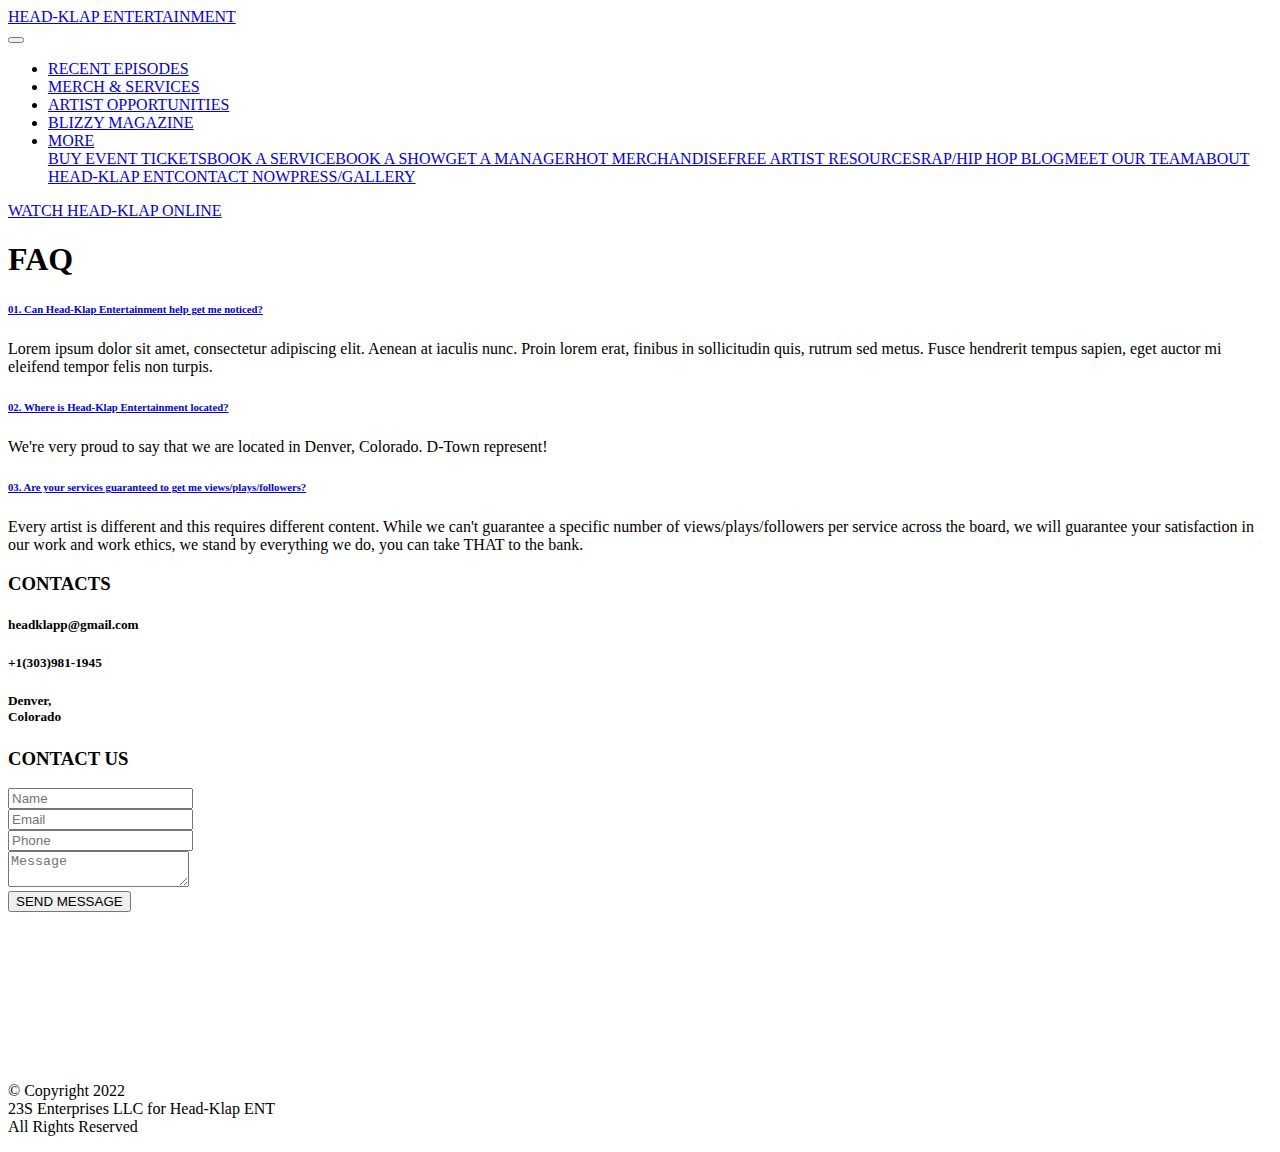
==== interviews.html @ 56dafa64 "Add files via upload" ====
<!DOCTYPE html>
<html  lang="en">
<head>
  
  <meta charset="UTF-8">
  <meta http-equiv="X-UA-Compatible" content="IE=edge">
  
  <meta name="twitter:card" content="summary_large_image"/>
  <meta name="twitter:image:src" content="">
  <meta property="og:image" content="">
  <meta name="twitter:title" content="Interviews | Catch Head-Klap LIVE! Or stream back past interviews and episodes">
  <meta name="viewport" content="width=device-width, initial-scale=1, minimum-scale=1">
  <link rel="shortcut icon" href="assets/images/283378577-1017975465493595-7701396890892090178-n-225x179.jpg" type="image/x-icon">
  <meta name="description" content="">
  
  
  <title>Interviews | Catch Head-Klap LIVE! Or stream back past interviews and episodes</title>
  <link rel="stylesheet" href="assets/web/assets/mobirise-icons2/mobirise2.css">
  <link rel="stylesheet" href="assets/bootstrap/css/bootstrap.min.css">
  <link rel="stylesheet" href="assets/bootstrap/css/bootstrap-grid.min.css">
  <link rel="stylesheet" href="assets/bootstrap/css/bootstrap-reboot.min.css">
  <link rel="stylesheet" href="assets/animatecss/animate.css">
    <link rel="stylesheet" href="assets/dropdown/css/style.css">
  <link rel="stylesheet" href="assets/socicon/css/styles.css">
  <link rel="stylesheet" href="assets/theme/css/style.css">
  <link rel="stylesheet" href="assets/recaptcha.css">
  <link rel="preload" href="https://fonts.googleapis.com/css?family=Anybody:100,200,300,400,500,600,700,800,900,100i,200i,300i,400i,500i,600i,700i,800i,900i&display=swap" as="style" onload="this.onload=null;this.rel='stylesheet'">
  <noscript><link rel="stylesheet" href="https://fonts.googleapis.com/css?family=Anybody:100,200,300,400,500,600,700,800,900,100i,200i,300i,400i,500i,600i,700i,800i,900i&display=swap"></noscript>
  <link rel="preload" as="style" href="assets/mobirise/css/mbr-additional.css"><link rel="stylesheet" href="assets/mobirise/css/mbr-additional.css" type="text/css">
  
  
  
  

</head>
<body>
  
  <section data-bs-version="5.1" class="menu menu1 cid-tfrVS31MTi" once="menu" id="menu01-53">
    
    <nav class="navbar navbar-dropdown navbar-fixed-top navbar-expand-lg">
        <div class="container-fluid">
            <div class="navbar-brand">
                
                <span class="navbar-caption-wrap"><a class="navbar-caption text-success text-primary display-7" href="index.html">HEAD-KLAP ENTERTAINMENT</a></span>
            </div>
            <button class="navbar-toggler" type="button" data-toggle="collapse" data-bs-toggle="collapse" data-target="#navbarSupportedContent" data-bs-target="#navbarSupportedContent" aria-controls="navbarNavAltMarkup" aria-expanded="false" aria-label="Toggle navigation">
                <div class="hamburger">
                    <span></span>
                    <span></span>
                    <span></span>
                    <span></span>
                </div>
            </button>
            <div class="collapse navbar-collapse" id="navbarSupportedContent">
                <ul class="navbar-nav nav-dropdown" data-app-modern-menu="true"><li class="nav-item"><a class="nav-link link text-white display-4" href="page8.html">RECENT EPISODES</a></li>
                    <li class="nav-item"><a class="nav-link link show text-white text-primary display-4" href="shop.html" aria-expanded="false">MERCH &amp; SERVICES</a></li>
                    <li class="nav-item"><a class="nav-link link text-white text-primary display-4" href="https://23s.enterprises" target="_blank">ARTIST OPPORTUNITIES</a>
                    </li><li class="nav-item"><a class="nav-link link text-white text-primary display-4" href="page-under-construction.html">BLIZZY MAGAZINE</a></li><li class="nav-item dropdown"><a class="nav-link link dropdown-toggle text-white show display-4" href="#" data-toggle="dropdown-submenu" data-bs-toggle="dropdown" data-bs-auto-close="outside" aria-expanded="false">MORE</a><div class="dropdown-menu show" aria-labelledby="dropdown-507" data-bs-popper="none"><a class="dropdown-item text-white text-primary display-4" href="page-under-construction.html">BUY EVENT TICKETS</a><a class="dropdown-item text-white text-primary display-4" href="page-under-construction.html">BOOK A SERVICE</a><a class="dropdown-item text-white text-primary display-4" href="page-under-construction.html">BOOK A SHOW</a><a class="dropdown-item text-white text-primary display-4" href="page-under-construction.html">GET A MANAGER</a><a class="dropdown-item text-white text-primary display-4" href="page-under-construction.html">HOT MERCHANDISE</a><a class="dropdown-item text-white text-primary display-4" href="page-under-construction.html">FREE ARTIST RESOURCES</a><a class="dropdown-item text-white text-primary display-4" href="page-under-construction.html#top">RAP/HIP HOP BLOG</a><a class="dropdown-item text-white text-primary display-4" href="index.html#people04-7">MEET OUR TEAM</a><a class="dropdown-item text-white text-primary display-4" href="index.html#article03-4">ABOUT HEAD-KLAP ENT</a><a class="dropdown-item text-white text-primary display-4" href="page-under-construction.html">CONTACT NOW</a><a class="dropdown-item text-white text-primary display-4" href="page-under-construction.html">PRESS/GALLERY</a></div>
                    </li></ul>
                <div class="icons-menu">
                    <a class="iconfont-wrapper" href="https://facebook.com/headklapradio" target="_blank">
                        <span class="p-2 mbr-iconfont socicon-facebook socicon" style=""></span>
                    </a><a class="iconfont-wrapper" href="https://instagram.com/head-klap-teavee" target="_blank">
                        <span class="p-2 mbr-iconfont socicon-instagram socicon" style=""></span>
                    </a>
                    <a class="iconfont-wrapper" href="https://www.youtube.com/channel/UCZmiQ-nLZ2yWhKSnhrI3ZZw" target="_blank">
                        <span class="p-2 mbr-iconfont socicon-youtube socicon" style=""></span>
                    </a>
                    
                </div>
                <div class="navbar-buttons mbr-section-btn"><a class="btn btn-success display-4" href="recent-episodes.html">WATCH HEAD-KLAP ONLINE<br></a></div>
            </div>
        </div>
        <div class="ec-cart-widget"></div>
<div>
</div>
    </nav>
</section>

<section class="eb-youtube-feed cid-tfrQxzYYmU" id="eb-youtube-feed-4t"><script src="https://s.electricblaze.com/widget.js" defer=""></script>
<div class="electricblaze-id-2Uhx6Dw"></div></section>

<section data-bs-version="5.1" class="list2 cid-tfrRlrFT4q" id="list02-52">
    
    
    <div class="align-center container-fluid">
        <div class="row justify-content-center">
            <div class="col-12 col-lg-5 col-text">
                <div class="text-wrapper">
                    <h1 class="mbr-section-title mbr-fonts-style pb-4 align-left display-1"><strong>FAQ</strong></h1>
                    

                </div>
            </div>
            <div class="mbr-section-head col-12 col-lg">
                <div id="bootstrap-accordion_30" class="panel-group accordionStyles accordion" role="tablist" aria-multiselectable="true">
                    <div class="card">
                        <div class="card-header" role="tab" id="headingOne">
                            <a role="button" class="panel-title collapsed text-black" data-toggle="collapse" data-bs-toggle="collapse" data-core="" href="#collapse1_30" aria-expanded="false" aria-controls="collapse1">
                                <h6 class="panel-title-edit mbr-fonts-style mb-0 display-7">01. Can Head-Klap Entertainment help get me noticed?</h6>
                                <span class="sign mbr-iconfont mobi-mbri-arrow-down mobi-mbri"></span>
                            </a>
                        </div>
                        <div id="collapse1_30" class="panel-collapse noScroll collapse" role="tabpanel" aria-labelledby="headingOne" data-parent="#accordion" data-bs-parent="#bootstrap-accordion_30">
                            <div class="panel-body">
                                <p class="mbr-fonts-style panel-text display-7">Lorem ipsum dolor sit amet, consectetur adipiscing
                                    elit. Aenean at iaculis nunc. Proin lorem erat, finibus in sollicitudin quis, rutrum
                                    sed metus. Fusce hendrerit tempus sapien, eget auctor mi eleifend tempor felis non
                                    turpis.</p>
                            </div>
                        </div>
                    </div>
                    <div class="card">
                        <div class="card-header" role="tab" id="headingOne">
                            <a role="button" class="panel-title collapsed text-black" data-toggle="collapse" data-bs-toggle="collapse" data-core="" href="#collapse2_30" aria-expanded="false" aria-controls="collapse2">
                                <h6 class="panel-title-edit mbr-fonts-style mb-0 display-7">02. Where is Head-Klap Entertainment located?</h6>
                                <span class="sign mbr-iconfont mobi-mbri-arrow-down mobi-mbri"></span>
                            </a>
                        </div>
                        <div id="collapse2_30" class="panel-collapse noScroll collapse" role="tabpanel" aria-labelledby="headingOne" data-parent="#accordion" data-bs-parent="#bootstrap-accordion_30">
                            <div class="panel-body">
                                <p class="mbr-fonts-style panel-text display-7">We're very proud to say that we are located in Denver, Colorado. D-Town represent!</p>
                            </div>
                        </div>
                    </div>
                    <div class="card">
                        <div class="card-header" role="tab" id="headingOne">
                            <a role="button" class="panel-title collapsed text-black" data-toggle="collapse" data-bs-toggle="collapse" data-core="" href="#collapse3_30" aria-expanded="false" aria-controls="collapse3">
                                <h6 class="panel-title-edit mbr-fonts-style mb-0 display-7">03. Are your services guaranteed to get me views/plays/followers?</h6>
                                <span class="sign mbr-iconfont mobi-mbri-arrow-down mobi-mbri"></span>
                            </a>
                        </div>
                        <div id="collapse3_30" class="panel-collapse noScroll collapse" role="tabpanel" aria-labelledby="headingOne" data-parent="#accordion" data-bs-parent="#bootstrap-accordion_30">
                            <div class="panel-body">
                                <p class="mbr-fonts-style panel-text display-7">
                                    Every artist is different and this requires different content. While we can't guarantee a specific number of views/plays/followers per service across the board, we will guarantee your satisfaction in our work and work ethics, we stand by everything we do, you can take THAT to the bank.
                                </p>
                            </div>
                        </div>
                    </div>
                    
                    
                </div>
            </div>

            
        </div>
    </div>
</section>

<section data-bs-version="5.1" class="contacts1 cid-tfrR7QgdTI" id="contacts01-4z">
    

    
    
    <div class="container-fluid">
        <div class="row">
            <div class="col-12 mb-5 col-lg-9">
                <h3 class="mbr-section-title mbr-fonts-style align-center mb-0 display-2">
                    <strong>CONTACTS</strong>
                </h3>
                
            </div>
        </div>
        <div class="row">
            <div class="card col-12 col-md-6 col-lg-3 mb-2">
                <div class="d-flex">
                    <div class="dot"></div>
                    <div class="dot dot-right "></div>
                </div>
                <div class="card-wrapper">
                    <div class="card-box align-center">
                        <div class="iconfont-wrapper">
                            <span class="mbr-iconfont mobi-mbri-letter mobi-mbri"></span>
                        </div>
                        <h5 class="card-title mbr-fonts-style display-7">headklapp@gmail.com</h5>
                        
                    </div>
                </div>
                <div class="d-flex">
                    <div class="dot"></div>
                    <div class="dot dot-right "></div>
                </div>
            </div>
            <div class="card col-12 col-md-6 col-lg-3 mb-2">
                <div class="d-flex">
                    <div class="dot"></div>
                    <div class="dot dot-right "></div>
                </div>
                <div class="card-wrapper">
                    <div class="card-box align-center">
                        <div class="iconfont-wrapper">
                            <span class="mbr-iconfont mobi-mbri-phone mobi-mbri"></span>
                        </div>
                        <h5 class="card-title mbr-fonts-style display-7">+1(303)981-1945</h5>
                        
                    </div>
                </div>
                <div class="d-flex">
                    <div class="dot"></div>
                    <div class="dot dot-right "></div>
                </div>
            </div>
            <div class="card col-12 col-md-6 col-lg-3 mb-2">
                <div class="d-flex">
                    <div class="dot"></div>
                    <div class="dot dot-right "></div>
                </div>
                <div class="card-wrapper">
                    <div class="card-box align-center">
                        <div class="iconfont-wrapper">
                            <span class="mbr-iconfont mobi-mbri-map-pin mobi-mbri"></span>
                        </div>
                        <h5 class="card-title mbr-fonts-style display-7">Denver,<br>Colorado</h5>
                        
                    </div>
                </div>
                <div class="d-flex">
                    <div class="dot"></div>
                    <div class="dot dot-right "></div>
                </div>
            </div>
            
        </div>
    </div>
</section>

<section data-bs-version="5.1" class="form cid-tfrR6JYJPy" id="form01-4y">
    
    
    <div class="container">
        <div class="row">
            <div class="col-12">
                <h3 class="mbr-section-title mbr-fonts-style align-center mb-5 display-2">
                    <strong>CONTACT US</strong>
                </h3>
            </div>
            <div class="col-lg-6 mx-auto mbr-form" data-form-type="formoid">
                <!--Formbuilder Form-->
                <form action="https://mobirise.eu/" method="POST" class="mbr-form form-with-styler" data-form-title="Form Name"><input type="hidden" name="email" data-form-email="true" value="YqFBSNHumsV0LXZQLMy1ho0A2Uqw2EmLjYLHQbul16oxMvFeT76x0gDm1CI1q8+1TQRPyhmRaIYyDoLTBsxfFwWKwafSfA6pGFTffCnLyjDnQ/bmpc98UHa5w16+kYYL.qXY4qovEusEMizKoM4ddJITxb/4kSQlFhm9M4C9OP4Bz14wFQ5YasFLW35ruRttcpuQjz73cahLSiaqJ/3KtEa4vqcbUF94dYTaZsQ3LODh0dWb0qfFuPVeHQXBHNc8z">
                    <div class="row">
                        <div hidden="hidden" data-form-alert="" class="alert alert-success col-12">Thanks for filling out
                            the form!</div>
                        <div hidden="hidden" data-form-alert-danger="" class="alert alert-danger col-12">Oops...! some
                            problem!</div>
                    </div>
                    <div class="dragArea row">
                        <div class="col-lg-6 col-md-12 col-sm-12 form-group mb-3" data-for="name">
                            <input type="text" name="name" placeholder="Name" data-form-field="name" class="form-control display-7" value="" id="name-form01-4y">
                        </div>
                        <div class="col-lg-6 col-md-12 col-sm-12 form-group mb-3" data-for="email">
                            <input type="email" name="email" placeholder="Email" data-form-field="email" class="form-control display-7" value="" id="email-form01-4y">
                        </div>
                        <div data-for="phone" class="col-lg-12 col-md-12 col-sm-12 form-group mb-3">
                            <input type="tel" name="phone" placeholder="Phone" data-form-field="phone" class="form-control display-7" pattern="*" value="" id="phone-form01-4y">
                        </div>
                        <div data-for="message" class="col-lg-12 col-md-12 col-sm-12 form-group mb-3">
                            <textarea name="message" placeholder="Message" data-form-field="message" class="form-control display-7" id="message-form01-4y"></textarea>
                        </div>
                        <div class="col-auto m-auto"><button type="submit" class="w-100 btn btn-white-outline display-7">SEND MESSAGE</button>
                        </div>
                    </div>
                </form>
                <!--Formbuilder Form-->
            </div>
        </div>
    </div>
</section>

<section data-bs-version="5.1" class="map1 cid-tfrR5QwrDw" id="map01-4x">
    
    
    
    <div>
        
        <div class="google-map"><iframe frameborder="0" style="border:0" src="[data-uri]" allowfullscreen="" loading="lazy" class="lazyload" data-src="https://www.google.com/maps/embed/v1/place?key=AIzaSyCNveGQ9bfpKFwWzQLLftrR9hNiHwdqQG8&amp;q=Denver, Colorado, USA"></iframe></div>
    </div>
</section>

<section data-bs-version="5.1" class="footer2 cid-tfrQngRH7Q mbr-reveal" id="footer02-teZ84mDkug-4s">

    

    

    <div class="container">
        <div class="media-container-row align-center mbr-white">
            <div class="col-12">
                <p class="mbr-text mb-0 mbr-fonts-style display-7">© Copyright 2022<br>23S Enterprises LLC for Head-Klap ENT<br>All Rights Reserved
                </p>
            </div>
        </div>
    </div>
</section>


<script src="assets/bootstrap/js/bootstrap.bundle.min.js"></script>
  <script src="assets/smoothscroll/smooth-scroll.js"></script>
  <script src="assets/ytplayer/index.js"></script>
      <script src="assets/mbr-switch-arrow/mbr-switch-arrow.js"></script>
  <script src="assets/dropdown/js/navbar-dropdown.js"></script>
  <script src="assets/theme/js/script.js"></script>
  <script src="assets/formoid.min.js"></script>
  
  
  
 <div id="scrollToTop" class="scrollToTop mbr-arrow-up"><a style="text-align: center;"><i class="mbr-arrow-up-icon mbr-arrow-up-icon-cm cm-icon cm-icon-smallarrow-up"></i></a></div>
    <input name="animation" type="hidden">
  <script>"use strict";if("loading"in HTMLImageElement.prototype){document.querySelectorAll('img[loading="lazy"],iframe[loading="lazy"]').forEach(e=>{e.src=e.dataset.src,e.style.paddingTop=100*e.getAttribute("data-aspectratio")+"%",e.style.height=0,e.onload=function(){e.removeAttribute("style")}})}else{const e=document.createElement("script");e.src="https://cdnjs.cloudflare.com/ajax/libs/lazysizes/5.1.2/lazysizes.min.js",document.body.appendChild(e)}</script>

</body>
</html>
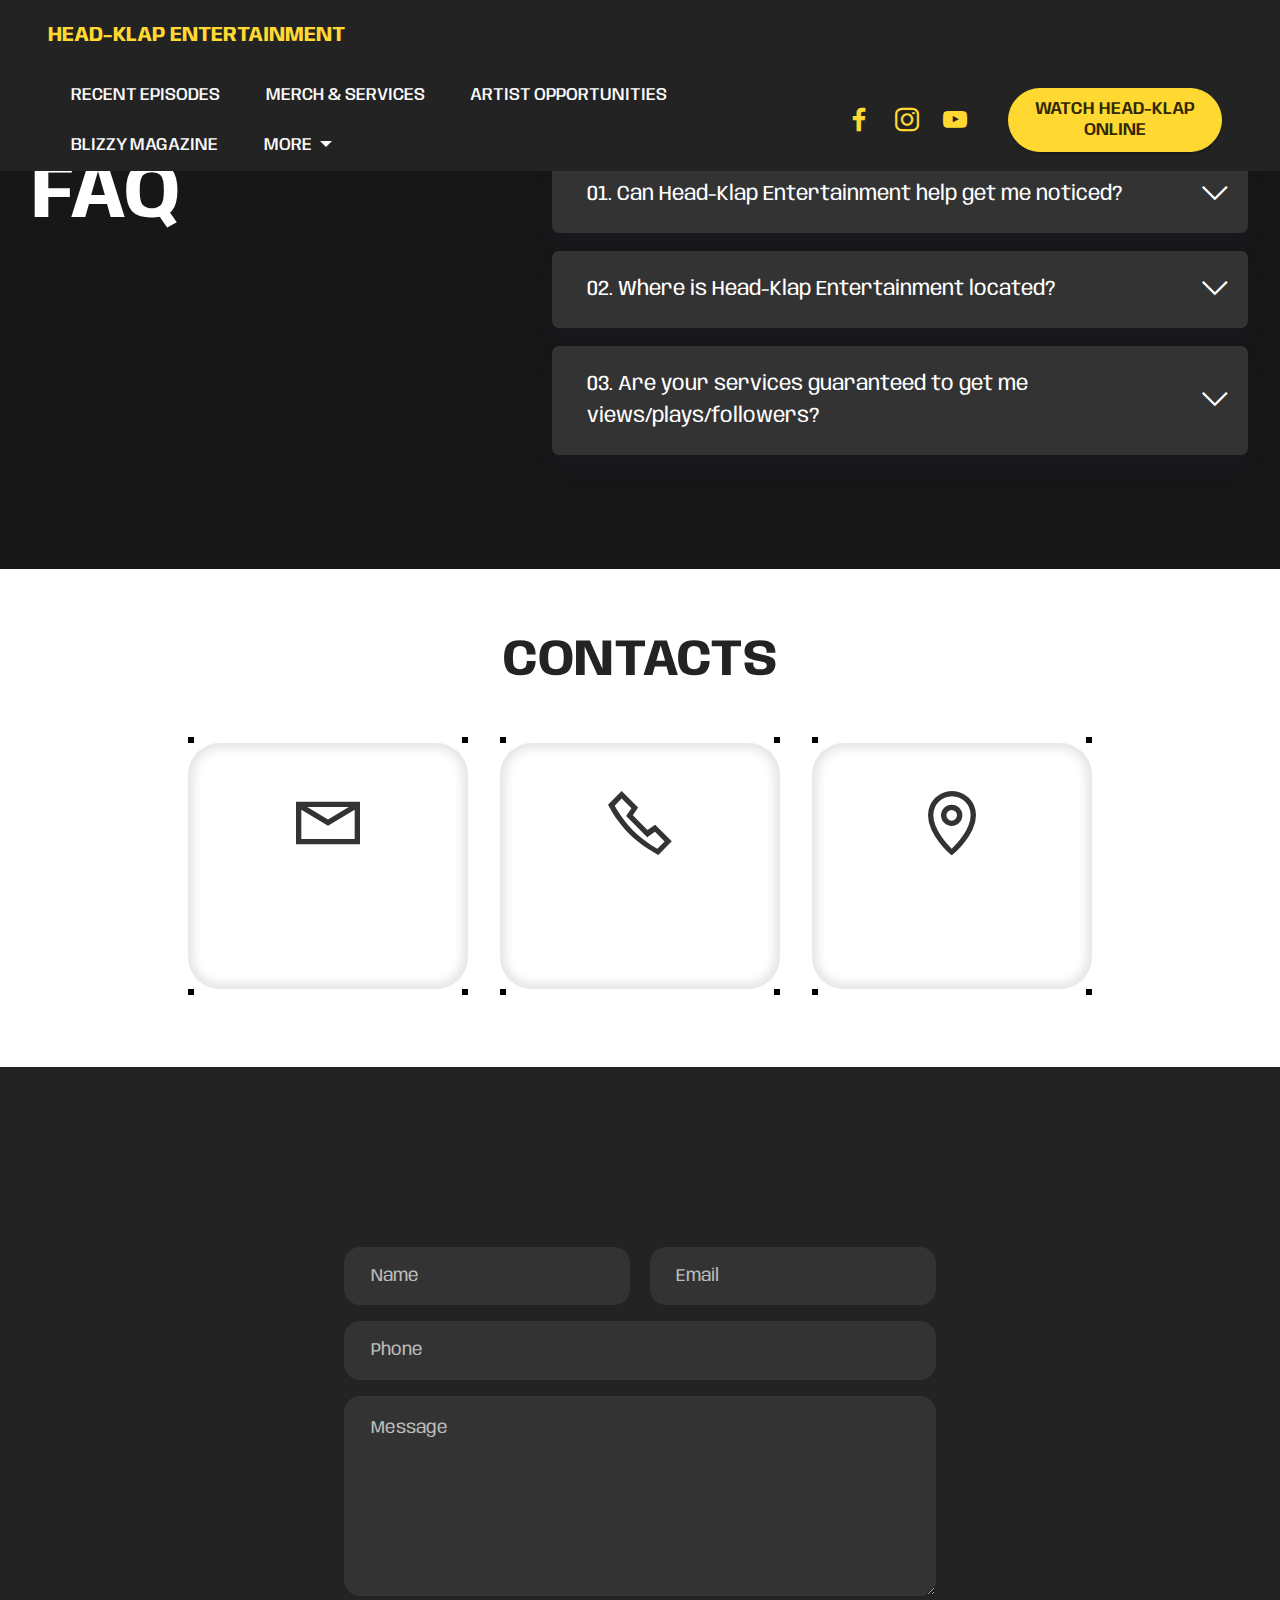
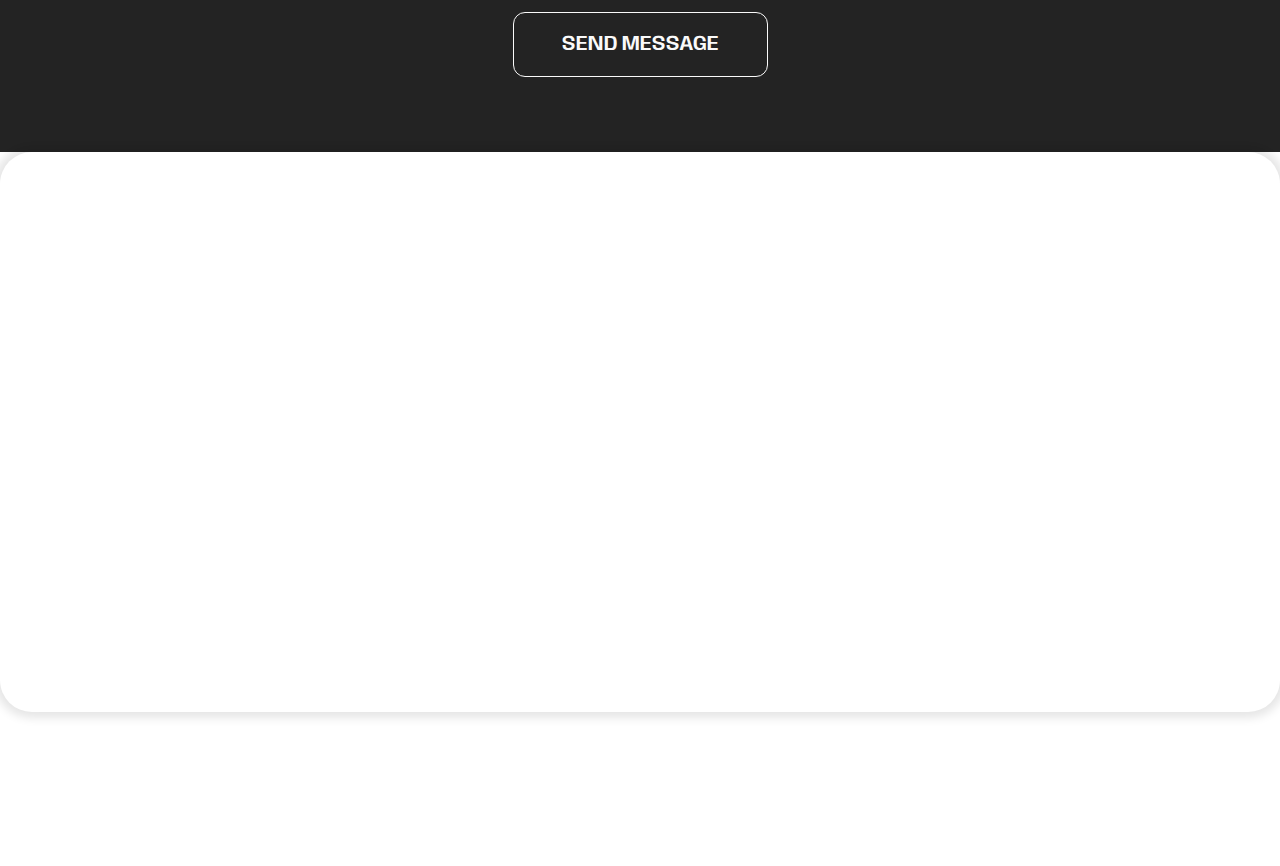
==== commit 033875ca: "Add files via upload" ====
--- a/interviews.html
+++ b/interviews.html
@@ -52,7 +52,7 @@
                 </div>
             </button>
             <div class="collapse navbar-collapse" id="navbarSupportedContent">
-                <ul class="navbar-nav nav-dropdown" data-app-modern-menu="true"><li class="nav-item"><a class="nav-link link text-white display-4" href="page8.html">RECENT EPISODES</a></li>
+                <ul class="navbar-nav nav-dropdown" data-app-modern-menu="true"><li class="nav-item"><a class="nav-link link text-white text-primary display-4" href="recent-episodes.html">RECENT EPISODES</a></li>
                     <li class="nav-item"><a class="nav-link link show text-white text-primary display-4" href="shop.html" aria-expanded="false">MERCH &amp; SERVICES</a></li>
                     <li class="nav-item"><a class="nav-link link text-white text-primary display-4" href="https://23s.enterprises" target="_blank">ARTIST OPPORTUNITIES</a>
                     </li><li class="nav-item"><a class="nav-link link text-white text-primary display-4" href="page-under-construction.html">BLIZZY MAGAZINE</a></li><li class="nav-item dropdown"><a class="nav-link link dropdown-toggle text-white show display-4" href="#" data-toggle="dropdown-submenu" data-bs-toggle="dropdown" data-bs-auto-close="outside" aria-expanded="false">MORE</a><div class="dropdown-menu show" aria-labelledby="dropdown-507" data-bs-popper="none"><a class="dropdown-item text-white text-primary display-4" href="page-under-construction.html">BUY EVENT TICKETS</a><a class="dropdown-item text-white text-primary display-4" href="page-under-construction.html">BOOK A SERVICE</a><a class="dropdown-item text-white text-primary display-4" href="page-under-construction.html">BOOK A SHOW</a><a class="dropdown-item text-white text-primary display-4" href="page-under-construction.html">GET A MANAGER</a><a class="dropdown-item text-white text-primary display-4" href="page-under-construction.html">HOT MERCHANDISE</a><a class="dropdown-item text-white text-primary display-4" href="page-under-construction.html">FREE ARTIST RESOURCES</a><a class="dropdown-item text-white text-primary display-4" href="page-under-construction.html#top">RAP/HIP HOP BLOG</a><a class="dropdown-item text-white text-primary display-4" href="index.html#people04-7">MEET OUR TEAM</a><a class="dropdown-item text-white text-primary display-4" href="index.html#article03-4">ABOUT HEAD-KLAP ENT</a><a class="dropdown-item text-white text-primary display-4" href="page-under-construction.html">CONTACT NOW</a><a class="dropdown-item text-white text-primary display-4" href="page-under-construction.html">PRESS/GALLERY</a></div>
@@ -237,7 +237,7 @@
             </div>
             <div class="col-lg-6 mx-auto mbr-form" data-form-type="formoid">
                 <!--Formbuilder Form-->
-                <form action="https://mobirise.eu/" method="POST" class="mbr-form form-with-styler" data-form-title="Form Name"><input type="hidden" name="email" data-form-email="true" value="YqFBSNHumsV0LXZQLMy1ho0A2Uqw2EmLjYLHQbul16oxMvFeT76x0gDm1CI1q8+1TQRPyhmRaIYyDoLTBsxfFwWKwafSfA6pGFTffCnLyjDnQ/bmpc98UHa5w16+kYYL.qXY4qovEusEMizKoM4ddJITxb/4kSQlFhm9M4C9OP4Bz14wFQ5YasFLW35ruRttcpuQjz73cahLSiaqJ/3KtEa4vqcbUF94dYTaZsQ3LODh0dWb0qfFuPVeHQXBHNc8z">
+                <form action="https://mobirise.eu/" method="POST" class="mbr-form form-with-styler" data-form-title="Form Name"><input type="hidden" name="email" data-form-email="true" value="bD0oBslF3bGUp3Sj/lMlx2LuwTdKWeSMM+fwll0yAFzqAI83CIdUQi4hFE8oQ/KSDK5mfxioS/3dtqB5N5cl3W1cHWj3KC69rIDsZxL9fJOW70+fyfXdUgdcuILxRAWU.6kIlTjYvsdDyODPEzbVzI3V2P2Hheq9L4eTr8gAxPF8lMx6P5AH7Up6WnI/c0/SZL5bLDRzcDXwT+EIHkjWjEXy/sjnuOVNzNu+3YlTqwaud5D+MEf6n+w1kevFHc7Ze">
                     <div class="row">
                         <div hidden="hidden" data-form-alert="" class="alert alert-success col-12">Thanks for filling out
                             the form!</div>
@@ -273,7 +273,7 @@
     
     <div>
         
-        <div class="google-map"><iframe frameborder="0" style="border:0" src="[data-uri]" allowfullscreen="" loading="lazy" class="lazyload" data-src="https://www.google.com/maps/embed/v1/place?key=AIzaSyCNveGQ9bfpKFwWzQLLftrR9hNiHwdqQG8&amp;q=Denver, Colorado, USA"></iframe></div>
+        <div class="google-map"><iframe frameborder="0" style="border:0" src="[data-uri]" allowfullscreen="" loading="lazy" class="lazyload" data-src="https://www.google.com/maps/embed/v1/place?key=AIzaSyDk89J4FSunMF33ruMVWJaJht_Ro0kvoXs&amp;q=Denver, Colorado, USA"></iframe></div>
     </div>
 </section>
 
--- a/assets/web/assets/mobirise-icons2/mobirise2.css
+++ b/assets/web/assets/mobirise-icons2/mobirise2.css
@@ -0,0 +1,498 @@
+@font-face {
+  font-family: 'Moririse2';
+  font-display: swap;
+  src:  url('mobirise2.eot?f2bix4');
+  src:  url('mobirise2.eot?f2bix4#iefix') format('embedded-opentype'),
+    url('mobirise2.ttf?f2bix4') format('truetype'),
+    url('mobirise2.woff?f2bix4') format('woff'),
+    url('mobirise2.svg?f2bix4#mobirise2') format('svg');
+  font-weight: normal;
+  font-style: normal;
+}
+
+[class^="mobi-"], [class*=" mobi-"] {
+  /* use !important to prevent issues with browser extensions that change fonts */
+  font-family: 'Moririse2' !important;
+  speak: none;
+  font-style: normal;
+  font-weight: normal;
+  font-variant: normal;
+  text-transform: none;
+  line-height: 1;
+
+  /* Better Font Rendering =========== */
+  -webkit-font-smoothing: antialiased;
+  -moz-osx-font-smoothing: grayscale;
+}
+
+.mobi-mbri-add-submenu:before {
+  content: "\e900";
+}
+.mobi-mbri-alert:before {
+  content: "\e901";
+}
+.mobi-mbri-align-center:before {
+  content: "\e902";
+}
+.mobi-mbri-align-justify:before {
+  content: "\e903";
+}
+.mobi-mbri-align-left:before {
+  content: "\e904";
+}
+.mobi-mbri-align-right:before {
+  content: "\e905";
+}
+.mobi-mbri-android:before {
+  content: "\e906";
+}
+.mobi-mbri-apple:before {
+  content: "\e907";
+}
+.mobi-mbri-arrow-down:before {
+  content: "\e908";
+}
+.mobi-mbri-arrow-next:before {
+  content: "\e909";
+}
+.mobi-mbri-arrow-prev:before {
+  content: "\e90a";
+}
+.mobi-mbri-arrow-up:before {
+  content: "\e90b";
+}
+.mobi-mbri-bold:before {
+  content: "\e90c";
+}
+.mobi-mbri-bookmark:before {
+  content: "\e90d";
+}
+.mobi-mbri-bootstrap:before {
+  content: "\e90e";
+}
+.mobi-mbri-briefcase:before {
+  content: "\e90f";
+}
+.mobi-mbri-browse:before {
+  content: "\e910";
+}
+.mobi-mbri-bulleted-list:before {
+  content: "\e911";
+}
+.mobi-mbri-calendar:before {
+  content: "\e912";
+}
+.mobi-mbri-camera:before {
+  content: "\e913";
+}
+.mobi-mbri-cart-add:before {
+  content: "\e914";
+}
+.mobi-mbri-cart-full:before {
+  content: "\e915";
+}
+.mobi-mbri-cash:before {
+  content: "\e916";
+}
+.mobi-mbri-change-style:before {
+  content: "\e917";
+}
+.mobi-mbri-chat:before {
+  content: "\e918";
+}
+.mobi-mbri-clock:before {
+  content: "\e919";
+}
+.mobi-mbri-close:before {
+  content: "\e91a";
+}
+.mobi-mbri-cloud:before {
+  content: "\e91b";
+}
+.mobi-mbri-code:before {
+  content: "\e91c";
+}
+.mobi-mbri-contact-form:before {
+  content: "\e91d";
+}
+.mobi-mbri-credit-card:before {
+  content: "\e91e";
+}
+.mobi-mbri-cursor-click:before {
+  content: "\e91f";
+}
+.mobi-mbri-cust-feedback:before {
+  content: "\e920";
+}
+.mobi-mbri-database:before {
+  content: "\e921";
+}
+.mobi-mbri-delivery:before {
+  content: "\e922";
+}
+.mobi-mbri-desktop:before {
+  content: "\e923";
+}
+.mobi-mbri-devices:before {
+  content: "\e924";
+}
+.mobi-mbri-down:before {
+  content: "\e925";
+}
+.mobi-mbri-download-2:before {
+  content: "\e926";
+}
+.mobi-mbri-download:before {
+  content: "\e927";
+}
+.mobi-mbri-drag-n-drop-2:before {
+  content: "\e928";
+}
+.mobi-mbri-drag-n-drop:before {
+  content: "\e929";
+}
+.mobi-mbri-edit-2:before {
+  content: "\e92a";
+}
+.mobi-mbri-edit:before {
+  content: "\e92b";
+}
+.mobi-mbri-error:before {
+  content: "\e92c";
+}
+.mobi-mbri-extension:before {
+  content: "\e92d";
+}
+.mobi-mbri-features:before {
+  content: "\e92e";
+}
+.mobi-mbri-file:before {
+  content: "\e92f";
+}
+.mobi-mbri-flag:before {
+  content: "\e930";
+}
+.mobi-mbri-folder:before {
+  content: "\e931";
+}
+.mobi-mbri-gift:before {
+  content: "\e932";
+}
+.mobi-mbri-github:before {
+  content: "\e933";
+}
+.mobi-mbri-globe-2:before {
+  content: "\e934";
+}
+.mobi-mbri-globe:before {
+  content: "\e935";
+}
+.mobi-mbri-growing-chart:before {
+  content: "\e936";
+}
+.mobi-mbri-hearth:before {
+  content: "\e937";
+}
+.mobi-mbri-help:before {
+  content: "\e938";
+}
+.mobi-mbri-home:before {
+  content: "\e939";
+}
+.mobi-mbri-hot-cup:before {
+  content: "\e93a";
+}
+.mobi-mbri-idea:before {
+  content: "\e93b";
+}
+.mobi-mbri-image-gallery:before {
+  content: "\e93c";
+}
+.mobi-mbri-image-slider:before {
+  content: "\e93d";
+}
+.mobi-mbri-info:before {
+  content: "\e93e";
+}
+.mobi-mbri-italic:before {
+  content: "\e93f";
+}
+.mobi-mbri-key:before {
+  content: "\e940";
+}
+.mobi-mbri-laptop:before {
+  content: "\e941";
+}
+.mobi-mbri-layers:before {
+  content: "\e942";
+}
+.mobi-mbri-left-right:before {
+  content: "\e943";
+}
+.mobi-mbri-left:before {
+  content: "\e944";
+}
+.mobi-mbri-letter:before {
+  content: "\e945";
+}
+.mobi-mbri-like:before {
+  content: "\e946";
+}
+.mobi-mbri-link:before {
+  content: "\e947";
+}
+.mobi-mbri-lock:before {
+  content: "\e948";
+}
+.mobi-mbri-login:before {
+  content: "\e949";
+}
+.mobi-mbri-logout:before {
+  content: "\e94a";
+}
+.mobi-mbri-magic-stick:before {
+  content: "\e94b";
+}
+.mobi-mbri-map-pin:before {
+  content: "\e94c";
+}
+.mobi-mbri-menu:before {
+  content: "\e94d";
+}
+.mobi-mbri-mobile-2:before {
+  content: "\e94e";
+}
+.mobi-mbri-mobile-horizontal:before {
+  content: "\e94f";
+}
+.mobi-mbri-mobile:before {
+  content: "\e950";
+}
+.mobi-mbri-mobirise:before {
+  content: "\e951";
+}
+.mobi-mbri-more-horizontal:before {
+  content: "\e952";
+}
+.mobi-mbri-more-vertical:before {
+  content: "\e953";
+}
+.mobi-mbri-music:before {
+  content: "\e954";
+}
+.mobi-mbri-new-file:before {
+  content: "\e955";
+}
+.mobi-mbri-numbered-list:before {
+  content: "\e956";
+}
+.mobi-mbri-opened-folder:before {
+  content: "\e957";
+}
+.mobi-mbri-pages:before {
+  content: "\e958";
+}
+.mobi-mbri-paper-plane:before {
+  content: "\e959";
+}
+.mobi-mbri-paperclip:before {
+  content: "\e95a";
+}
+.mobi-mbri-phone:before {
+  content: "\e95b";
+}
+.mobi-mbri-photo:before {
+  content: "\e95c";
+}
+.mobi-mbri-photos:before {
+  content: "\e95d";
+}
+.mobi-mbri-pin:before {
+  content: "\e95e";
+}
+.mobi-mbri-play:before {
+  content: "\e95f";
+}
+.mobi-mbri-plus:before {
+  content: "\e960";
+}
+.mobi-mbri-preview:before {
+  content: "\e961";
+}
+.mobi-mbri-print:before {
+  content: "\e962";
+}
+.mobi-mbri-protect:before {
+  content: "\e963";
+}
+.mobi-mbri-question:before {
+  content: "\e964";
+}
+.mobi-mbri-quote-left:before {
+  content: "\e965";
+}
+.mobi-mbri-quote-right:before {
+  content: "\e966";
+}
+.mobi-mbri-redo:before {
+  content: "\e967";
+}
+.mobi-mbri-refresh:before {
+  content: "\e968";
+}
+.mobi-mbri-responsive-2:before {
+  content: "\e969";
+}
+.mobi-mbri-responsive:before {
+  content: "\e96a";
+}
+.mobi-mbri-right:before {
+  content: "\e96b";
+}
+.mobi-mbri-rocket:before {
+  content: "\e96c";
+}
+.mobi-mbri-sad-face:before {
+  content: "\e96d";
+}
+.mobi-mbri-sale:before {
+  content: "\e96e";
+}
+.mobi-mbri-save:before {
+  content: "\e96f";
+}
+.mobi-mbri-search:before {
+  content: "\e970";
+}
+.mobi-mbri-setting-2:before {
+  content: "\e971";
+}
+.mobi-mbri-setting-3:before {
+  content: "\e972";
+}
+.mobi-mbri-setting:before {
+  content: "\e973";
+}
+.mobi-mbri-share:before {
+  content: "\e974";
+}
+.mobi-mbri-shopping-bag:before {
+  content: "\e975";
+}
+.mobi-mbri-shopping-basket:before {
+  content: "\e976";
+}
+.mobi-mbri-shopping-cart:before {
+  content: "\e977";
+}
+.mobi-mbri-sites:before {
+  content: "\e978";
+}
+.mobi-mbri-smile-face:before {
+  content: "\e979";
+}
+.mobi-mbri-speed:before {
+  content: "\e97a";
+}
+.mobi-mbri-star:before {
+  content: "\e97b";
+}
+.mobi-mbri-success:before {
+  content: "\e97c";
+}
+.mobi-mbri-sun:before {
+  content: "\e97d";
+}
+.mobi-mbri-sun2:before {
+  content: "\e97e";
+}
+.mobi-mbri-tablet-vertical:before {
+  content: "\e97f";
+}
+.mobi-mbri-tablet:before {
+  content: "\e980";
+}
+.mobi-mbri-target:before {
+  content: "\e981";
+}
+.mobi-mbri-timer:before {
+  content: "\e982";
+}
+.mobi-mbri-to-ftp:before {
+  content: "\e983";
+}
+.mobi-mbri-to-local-drive:before {
+  content: "\e984";
+}
+.mobi-mbri-touch-swipe:before {
+  content: "\e985";
+}
+.mobi-mbri-touch:before {
+  content: "\e986";
+}
+.mobi-mbri-trash:before {
+  content: "\e987";
+}
+.mobi-mbri-underline:before {
+  content: "\e988";
+}
+.mobi-mbri-undo:before {
+  content: "\e989";
+}
+.mobi-mbri-unlink:before {
+  content: "\e98a";
+}
+.mobi-mbri-unlock:before {
+  content: "\e98b";
+}
+.mobi-mbri-up-down:before {
+  content: "\e98c";
+}
+.mobi-mbri-up:before {
+  content: "\e98d";
+}
+.mobi-mbri-update:before {
+  content: "\e98e";
+}
+.mobi-mbri-upload-2:before {
+  content: "\e98f";
+}
+.mobi-mbri-upload:before {
+  content: "\e990";
+}
+.mobi-mbri-user-2:before {
+  content: "\e991";
+}
+.mobi-mbri-user:before {
+  content: "\e992";
+}
+.mobi-mbri-users:before {
+  content: "\e993";
+}
+.mobi-mbri-video-play:before {
+  content: "\e994";
+}
+.mobi-mbri-video:before {
+  content: "\e995";
+}
+.mobi-mbri-watch:before {
+  content: "\e996";
+}
+.mobi-mbri-website-theme-2:before {
+  content: "\e997";
+}
+.mobi-mbri-website-theme:before {
+  content: "\e998";
+}
+.mobi-mbri-wifi:before {
+  content: "\e999";
+}
+.mobi-mbri-windows:before {
+  content: "\e99a";
+}
+.mobi-mbri-zoom-in:before {
+  content: "\e99b";
+}
+.mobi-mbri-zoom-out:before {
+  content: "\e99c";
+}
--- a/assets/dropdown/css/style.css
+++ b/assets/dropdown/css/style.css
@@ -0,0 +1,265 @@
+.navbar-dropdown {
+  left: 0;
+  padding: 0;
+  position: absolute;
+  right: 0;
+  top: 0;
+  transition: all 0.45s ease;
+  z-index: 1030;
+  background: #282828; }
+  .navbar-dropdown .navbar-logo {
+    margin-right: 0.8rem;
+    transition: margin 0.3s ease-in-out;
+    vertical-align: middle; }
+    .navbar-dropdown .navbar-logo img {
+      height: 3.125rem;
+      transition: all 0.3s ease-in-out; }
+    .navbar-dropdown .navbar-logo.mbr-iconfont {
+      font-size: 3.125rem;
+      line-height: 3.125rem; }
+  .navbar-dropdown .navbar-caption {
+    font-weight: 700;
+    white-space: normal;
+    vertical-align: -4px;
+    line-height: 3.125rem !important; }
+    .navbar-dropdown .navbar-caption, .navbar-dropdown .navbar-caption:hover {
+      color: inherit;
+      text-decoration: none; }
+  .navbar-dropdown .mbr-iconfont + .navbar-caption {
+    vertical-align: -1px; }
+  .navbar-dropdown.navbar-fixed-top {
+    position: fixed; }
+  .navbar-dropdown .navbar-brand span {
+    vertical-align: -4px; }
+  .navbar-dropdown.bg-color.transparent {
+    background: none; }
+  .navbar-dropdown.navbar-short .navbar-brand {
+    padding: 0.625rem 0; }
+    .navbar-dropdown.navbar-short .navbar-brand span {
+      vertical-align: -1px; }
+  .navbar-dropdown.navbar-short .navbar-caption {
+    line-height: 2.375rem !important;
+    vertical-align: -2px; }
+  .navbar-dropdown.navbar-short .navbar-logo {
+    margin-right: 0.5rem; }
+    .navbar-dropdown.navbar-short .navbar-logo img {
+      height: 2.375rem; }
+    .navbar-dropdown.navbar-short .navbar-logo.mbr-iconfont {
+      font-size: 2.375rem;
+      line-height: 2.375rem; }
+  .navbar-dropdown.navbar-short .mbr-table-cell {
+    height: 3.625rem; }
+  .navbar-dropdown .navbar-close {
+    left: 0.6875rem;
+    position: fixed;
+    top: 0.75rem;
+    z-index: 1000; }
+  .navbar-dropdown .hamburger-icon {
+    content: "";
+    display: inline-block;
+    vertical-align: middle;
+    width: 16px;
+    -webkit-box-shadow: 0 -6px 0 1px #282828,0 0 0 1px #282828,0 6px 0 1px #282828;
+    -moz-box-shadow: 0 -6px 0 1px #282828,0 0 0 1px #282828,0 6px 0 1px #282828;
+    box-shadow: 0 -6px 0 1px #282828,0 0 0 1px #282828,0 6px 0 1px #282828; }
+
+.dropdown-menu .dropdown-toggle[data-toggle="dropdown-submenu"]::after {
+  border-bottom: 0.35em solid transparent;
+  border-left: 0.35em solid;
+  border-right: 0;
+  border-top: 0.35em solid transparent;
+  margin-left: 0.3rem; }
+
+.dropdown-menu .dropdown-item:focus {
+  outline: 0; }
+
+.nav-dropdown {
+  font-size: 0.75rem;
+  font-weight: 500;
+  height: auto !important; }
+  .nav-dropdown .nav-btn {
+    padding-left: 1rem; }
+  .nav-dropdown .link {
+    margin: .667em 1.667em;
+    font-weight: 500;
+    padding: 0;
+    transition: color .2s ease-in-out; }
+    .nav-dropdown .link.dropdown-toggle {
+      margin-right: 2.583em; }
+      .nav-dropdown .link.dropdown-toggle::after {
+        margin-left: .25rem;
+        border-top: 0.35em solid;
+        border-right: 0.35em solid transparent;
+        border-left: 0.35em solid transparent;
+        border-bottom: 0; }
+      .nav-dropdown .link.dropdown-toggle[aria-expanded="true"] {
+        margin: 0;
+        padding: 0.667em 3.263em  0.667em 1.667em; }
+  .nav-dropdown .link::after,
+  .nav-dropdown .dropdown-item::after {
+    color: inherit; }
+  .nav-dropdown .btn {
+    font-size: 0.75rem;
+    font-weight: 700;
+    letter-spacing: 0;
+    margin-bottom: 0;
+    padding-left: 1.25rem;
+    padding-right: 1.25rem; }
+  .nav-dropdown .dropdown-menu {
+    border-radius: 0;
+    border: 0;
+    left: 0;
+    margin: 0;
+    padding-bottom: 1.25rem;
+    padding-top: 1.25rem;
+    position: relative; }
+  .nav-dropdown .dropdown-submenu {
+    margin-left: 0.125rem;
+    top: 0; }
+  .nav-dropdown .dropdown-item {
+    font-weight: 500;
+    line-height: 2;
+    padding: 0.3846em 4.615em 0.3846em 1.5385em;
+    position: relative;
+    transition: color .2s ease-in-out, background-color .2s ease-in-out; }
+    .nav-dropdown .dropdown-item::after {
+      margin-top: -0.3077em;
+      position: absolute;
+      right: 1.1538em;
+      top: 50%; }
+    .nav-dropdown .dropdown-item:focus, .nav-dropdown .dropdown-item:hover {
+      background: none; }
+
+@media (max-width: 767px) {
+  .nav-dropdown.navbar-toggleable-sm {
+    bottom: 0;
+    display: none;
+    left: 0;
+    overflow-x: hidden;
+    position: fixed;
+    top: 0;
+    transform: translateX(-100%);
+    -ms-transform: translateX(-100%);
+    -webkit-transform: translateX(-100%);
+    width: 18.75rem;
+    z-index: 999; } }
+.nav-dropdown.navbar-toggleable-xl {
+  bottom: 0;
+  display: none;
+  left: 0;
+  overflow-x: hidden;
+  position: fixed;
+  top: 0;
+  transform: translateX(-100%);
+  -ms-transform: translateX(-100%);
+  -webkit-transform: translateX(-100%);
+  width: 18.75rem;
+  z-index: 999; }
+
+.nav-dropdown-sm {
+  display: block !important;
+  overflow-x: hidden;
+  overflow: auto;
+  padding-top: 3.875rem; }
+  .nav-dropdown-sm::after {
+    content: "";
+    display: block;
+    height: 3rem;
+    width: 100%; }
+  .nav-dropdown-sm.collapse.in ~ .navbar-close {
+    display: block !important; }
+  .nav-dropdown-sm.collapsing, .nav-dropdown-sm.collapse.in {
+    transform: translateX(0);
+    -ms-transform: translateX(0);
+    -webkit-transform: translateX(0);
+    transition: all 0.25s ease-out;
+    -webkit-transition: all 0.25s ease-out;
+    background: #282828; }
+  .nav-dropdown-sm.collapsing[aria-expanded="false"] {
+    transform: translateX(-100%);
+    -ms-transform: translateX(-100%);
+    -webkit-transform: translateX(-100%); }
+  .nav-dropdown-sm .nav-item {
+    display: block;
+    margin-left: 0 !important;
+    padding-left: 0; }
+  .nav-dropdown-sm .link,
+  .nav-dropdown-sm .dropdown-item {
+    border-top: 1px dotted rgba(255, 255, 255, 0.1);
+    font-size: 0.8125rem;
+    line-height: 1.6;
+    margin: 0 !important;
+    padding: 0.875rem 2.4rem 0.875rem 1.5625rem !important;
+    position: relative;
+    white-space: normal; }
+    .nav-dropdown-sm .link:focus, .nav-dropdown-sm .link:hover,
+    .nav-dropdown-sm .dropdown-item:focus,
+    .nav-dropdown-sm .dropdown-item:hover {
+      background: rgba(0, 0, 0, 0.2) !important;
+      color: #c0a375; }
+  .nav-dropdown-sm .nav-btn {
+    position: relative;
+    padding: 1.5625rem 1.5625rem 0 1.5625rem; }
+    .nav-dropdown-sm .nav-btn::before {
+      border-top: 1px dotted rgba(255, 255, 255, 0.1);
+      content: "";
+      left: 0;
+      position: absolute;
+      top: 0;
+      width: 100%; }
+    .nav-dropdown-sm .nav-btn + .nav-btn {
+      padding-top: 0.625rem; }
+      .nav-dropdown-sm .nav-btn + .nav-btn::before {
+        display: none; }
+  .nav-dropdown-sm .btn {
+    padding: 0.625rem 0; }
+  .nav-dropdown-sm .dropdown-toggle[data-toggle="dropdown-submenu"]::after {
+    margin-left: .25rem;
+    border-top: 0.35em solid;
+    border-right: 0.35em solid transparent;
+    border-left: 0.35em solid transparent;
+    border-bottom: 0; }
+  .nav-dropdown-sm .dropdown-toggle[data-toggle="dropdown-submenu"][aria-expanded="true"]::after {
+    border-top: 0;
+    border-right: 0.35em solid transparent;
+    border-left: 0.35em solid transparent;
+    border-bottom: 0.35em solid; }
+  .nav-dropdown-sm .dropdown-menu {
+    margin: 0;
+    padding: 0;
+    position: relative;
+    top: 0;
+    left: 0;
+    width: 100%;
+    border: 0;
+    float: none;
+    border-radius: 0;
+    background: none; }
+  .nav-dropdown-sm .dropdown-submenu {
+    left: 100%;
+    margin-left: 0.125rem;
+    margin-top: -1.25rem;
+    top: 0; }
+
+.navbar-toggleable-sm .nav-dropdown .dropdown-menu {
+  position: absolute; }
+
+.navbar-toggleable-sm .nav-dropdown .dropdown-submenu {
+  left: 100%;
+  margin-left: 0.125rem;
+  margin-top: -1.25rem;
+  top: 0; }
+
+.navbar-toggleable-sm.opened .nav-dropdown .dropdown-menu {
+  position: relative; }
+
+.navbar-toggleable-sm.opened .nav-dropdown .dropdown-submenu {
+  left: 0;
+  margin-left: 00rem;
+  margin-top: 0rem;
+  top: 0; }
+
+.is-builder .nav-dropdown.collapsing {
+  transition: none !important; }
+
+
--- a/assets/socicon/css/styles.css
+++ b/assets/socicon/css/styles.css
@@ -0,0 +1,934 @@
+@charset "UTF-8";
+
+@font-face {
+  font-family: 'Socicon';
+  src:  url('../fonts/socicon.eot');
+  src:  url('../fonts/socicon.eot?#iefix') format('embedded-opentype'),
+    url('../fonts/socicon.woff2') format('woff2'),
+    url('../fonts/socicon.ttf') format('truetype'),
+    url('../fonts/socicon.woff') format('woff'),
+    url('../fonts/socicon.svg#socicon') format('svg');
+  font-weight: normal;
+  font-style: normal;
+  font-display: swap;
+}
+
+[data-icon]:before {
+  font-family: "socicon" !important;
+  content: attr(data-icon);
+  font-style: normal !important;
+  font-weight: normal !important;
+  font-variant: normal !important;
+  text-transform: none !important;
+  speak: none;
+  line-height: 1;
+  -webkit-font-smoothing: antialiased;
+  -moz-osx-font-smoothing: grayscale;
+}
+
+[class^="socicon-"], [class*=" socicon-"] {
+  /* use !important to prevent issues with browser extensions that change fonts */
+  font-family: 'Socicon' !important;
+  speak: none;
+  font-style: normal;
+  font-weight: normal;
+  font-variant: normal;
+  text-transform: none;
+  line-height: 1;
+
+  /* Better Font Rendering =========== */
+  -webkit-font-smoothing: antialiased;
+  -moz-osx-font-smoothing: grayscale;
+}
+
+.socicon-eitaa:before {
+  content: "\e97c";
+}
+.socicon-soroush:before {
+  content: "\e97d";
+}
+.socicon-bale:before {
+  content: "\e97e";
+}
+.socicon-zazzle:before {
+  content: "\e97b";
+}
+.socicon-society6:before {
+  content: "\e97a";
+}
+.socicon-redbubble:before {
+  content: "\e979";
+}
+.socicon-avvo:before {
+  content: "\e978";
+}
+.socicon-stitcher:before {
+  content: "\e977";
+}
+.socicon-googlehangouts:before {
+  content: "\e974";
+}
+.socicon-dlive:before {
+  content: "\e975";
+}
+.socicon-vsco:before {
+  content: "\e976";
+}
+.socicon-flipboard:before {
+  content: "\e973";
+}
+.socicon-ubuntu:before {
+  content: "\e958";
+}
+.socicon-artstation:before {
+  content: "\e959";
+}
+.socicon-invision:before {
+  content: "\e95a";
+}
+.socicon-torial:before {
+  content: "\e95b";
+}
+.socicon-collectorz:before {
+  content: "\e95c";
+}
+.socicon-seenthis:before {
+  content: "\e95d";
+}
+.socicon-googleplaymusic:before {
+  content: "\e95e";
+}
+.socicon-debian:before {
+  content: "\e95f";
+}
+.socicon-filmfreeway:before {
+  content: "\e960";
+}
+.socicon-gnome:before {
+  content: "\e961";
+}
+.socicon-itchio:before {
+  content: "\e962";
+}
+.socicon-jamendo:before {
+  content: "\e963";
+}
+.socicon-mix:before {
+  content: "\e964";
+}
+.socicon-sharepoint:before {
+  content: "\e965";
+}
+.socicon-tinder:before {
+  content: "\e966";
+}
+.socicon-windguru:before {
+  content: "\e967";
+}
+.socicon-cdbaby:before {
+  content: "\e968";
+}
+.socicon-elementaryos:before {
+  content: "\e969";
+}
+.socicon-stage32:before {
+  content: "\e96a";
+}
+.socicon-tiktok:before {
+  content: "\e96b";
+}
+.socicon-gitter:before {
+  content: "\e96c";
+}
+.socicon-letterboxd:before {
+  content: "\e96d";
+}
+.socicon-threema:before {
+  content: "\e96e";
+}
+.socicon-splice:before {
+  content: "\e96f";
+}
+.socicon-metapop:before {
+  content: "\e970";
+}
+.socicon-naver:before {
+  content: "\e971";
+}
+.socicon-remote:before {
+  content: "\e972";
+}
+.socicon-internet:before {
+  content: "\e957";
+}
+.socicon-moddb:before {
+  content: "\e94b";
+}
+.socicon-indiedb:before {
+  content: "\e94c";
+}
+.socicon-traxsource:before {
+  content: "\e94d";
+}
+.socicon-gamefor:before {
+  content: "\e94e";
+}
+.socicon-pixiv:before {
+  content: "\e94f";
+}
+.socicon-myanimelist:before {
+  content: "\e950";
+}
+.socicon-blackberry:before {
+  content: "\e951";
+}
+.socicon-wickr:before {
+  content: "\e952";
+}
+.socicon-spip:before {
+  content: "\e953";
+}
+.socicon-napster:before {
+  content: "\e954";
+}
+.socicon-beatport:before {
+  content: "\e955";
+}
+.socicon-hackerone:before {
+  content: "\e956";
+}
+.socicon-hackernews:before {
+  content: "\e946";
+}
+.socicon-smashwords:before {
+  content: "\e947";
+}
+.socicon-kobo:before {
+  content: "\e948";
+}
+.socicon-bookbub:before {
+  content: "\e949";
+}
+.socicon-mailru:before {
+  content: "\e94a";
+}
+.socicon-gitlab:before {
+  content: "\e945";
+}
+.socicon-instructables:before {
+  content: "\e944";
+}
+.socicon-portfolio:before {
+  content: "\e943";
+}
+.socicon-codered:before {
+  content: "\e940";
+}
+.socicon-origin:before {
+  content: "\e941";
+}
+.socicon-nextdoor:before {
+  content: "\e942";
+}
+.socicon-udemy:before {
+  content: "\e93f";
+}
+.socicon-livemaster:before {
+  content: "\e93e";
+}
+.socicon-crunchbase:before {
+  content: "\e93b";
+}
+.socicon-homefy:before {
+  content: "\e93c";
+}
+.socicon-calendly:before {
+  content: "\e93d";
+}
+.socicon-realtor:before {
+  content: "\e90f";
+}
+.socicon-tidal:before {
+  content: "\e910";
+}
+.socicon-qobuz:before {
+  content: "\e911";
+}
+.socicon-natgeo:before {
+  content: "\e912";
+}
+.socicon-mastodon:before {
+  content: "\e913";
+}
+.socicon-unsplash:before {
+  content: "\e914";
+}
+.socicon-homeadvisor:before {
+  content: "\e915";
+}
+.socicon-angieslist:before {
+  content: "\e916";
+}
+.socicon-codepen:before {
+  content: "\e917";
+}
+.socicon-slack:before {
+  content: "\e918";
+}
+.socicon-openaigym:before {
+  content: "\e919";
+}
+.socicon-logmein:before {
+  content: "\e91a";
+}
+.socicon-fiverr:before {
+  content: "\e91b";
+}
+.socicon-gotomeeting:before {
+  content: "\e91c";
+}
+.socicon-aliexpress:before {
+  content: "\e91d";
+}
+.socicon-guru:before {
+  content: "\e91e";
+}
+.socicon-appstore:before {
+  content: "\e91f";
+}
+.socicon-homes:before {
+  content: "\e920";
+}
+.socicon-zoom:before {
+  content: "\e921";
+}
+.socicon-alibaba:before {
+  content: "\e922";
+}
+.socicon-craigslist:before {
+  content: "\e923";
+}
+.socicon-wix:before {
+  content: "\e924";
+}
+.socicon-redfin:before {
+  content: "\e925";
+}
+.socicon-googlecalendar:before {
+  content: "\e926";
+}
+.socicon-shopify:before {
+  content: "\e927";
+}
+.socicon-freelancer:before {
+  content: "\e928";
+}
+.socicon-seedrs:before {
+  content: "\e929";
+}
+.socicon-bing:before {
+  content: "\e92a";
+}
+.socicon-doodle:before {
+  content: "\e92b";
+}
+.socicon-bonanza:before {
+  content: "\e92c";
+}
+.socicon-squarespace:before {
+  content: "\e92d";
+}
+.socicon-toptal:before {
+  content: "\e92e";
+}
+.socicon-gust:before {
+  content: "\e92f";
+}
+.socicon-ask:before {
+  content: "\e930";
+}
+.socicon-trulia:before {
+  content: "\e931";
+}
+.socicon-loomly:before {
+  content: "\e932";
+}
+.socicon-ghost:before {
+  content: "\e933";
+}
+.socicon-upwork:before {
+  content: "\e934";
+}
+.socicon-fundable:before {
+  content: "\e935";
+}
+.socicon-booking:before {
+  content: "\e936";
+}
+.socicon-googlemaps:before {
+  content: "\e937";
+}
+.socicon-zillow:before {
+  content: "\e938";
+}
+.socicon-niconico:before {
+  content: "\e939";
+}
+.socicon-toneden:before {
+  content: "\e93a";
+}
+.socicon-augment:before {
+  content: "\e908";
+}
+.socicon-bitbucket:before {
+  content: "\e909";
+}
+.socicon-fyuse:before {
+  content: "\e90a";
+}
+.socicon-yt-gaming:before {
+  content: "\e90b";
+}
+.socicon-sketchfab:before {
+  content: "\e90c";
+}
+.socicon-mobcrush:before {
+  content: "\e90d";
+}
+.socicon-microsoft:before {
+  content: "\e90e";
+}
+.socicon-pandora:before {
+  content: "\e907";
+}
+.socicon-messenger:before {
+  content: "\e906";
+}
+.socicon-gamewisp:before {
+  content: "\e905";
+}
+.socicon-bloglovin:before {
+  content: "\e904";
+}
+.socicon-tunein:before {
+  content: "\e903";
+}
+.socicon-gamejolt:before {
+  content: "\e901";
+}
+.socicon-trello:before {
+  content: "\e902";
+}
+.socicon-spreadshirt:before {
+  content: "\e900";
+}
+.socicon-500px:before {
+  content: "\e000";
+}
+.socicon-8tracks:before {
+  content: "\e001";
+}
+.socicon-airbnb:before {
+  content: "\e002";
+}
+.socicon-alliance:before {
+  content: "\e003";
+}
+.socicon-amazon:before {
+  content: "\e004";
+}
+.socicon-amplement:before {
+  content: "\e005";
+}
+.socicon-android:before {
+  content: "\e006";
+}
+.socicon-angellist:before {
+  content: "\e007";
+}
+.socicon-apple:before {
+  content: "\e008";
+}
+.socicon-appnet:before {
+  content: "\e009";
+}
+.socicon-baidu:before {
+  content: "\e00a";
+}
+.socicon-bandcamp:before {
+  content: "\e00b";
+}
+.socicon-battlenet:before {
+  content: "\e00c";
+}
+.socicon-mixer:before {
+  content: "\e00d";
+}
+.socicon-bebee:before {
+  content: "\e00e";
+}
+.socicon-bebo:before {
+  content: "\e00f";
+}
+.socicon-behance:before {
+  content: "\e010";
+}
+.socicon-blizzard:before {
+  content: "\e011";
+}
+.socicon-blogger:before {
+  content: "\e012";
+}
+.socicon-buffer:before {
+  content: "\e013";
+}
+.socicon-chrome:before {
+  content: "\e014";
+}
+.socicon-coderwall:before {
+  content: "\e015";
+}
+.socicon-curse:before {
+  content: "\e016";
+}
+.socicon-dailymotion:before {
+  content: "\e017";
+}
+.socicon-deezer:before {
+  content: "\e018";
+}
+.socicon-delicious:before {
+  content: "\e019";
+}
+.socicon-deviantart:before {
+  content: "\e01a";
+}
+.socicon-diablo:before {
+  content: "\e01b";
+}
+.socicon-digg:before {
+  content: "\e01c";
+}
+.socicon-discord:before {
+  content: "\e01d";
+}
+.socicon-disqus:before {
+  content: "\e01e";
+}
+.socicon-douban:before {
+  content: "\e01f";
+}
+.socicon-draugiem:before {
+  content: "\e020";
+}
+.socicon-dribbble:before {
+  content: "\e021";
+}
+.socicon-drupal:before {
+  content: "\e022";
+}
+.socicon-ebay:before {
+  content: "\e023";
+}
+.socicon-ello:before {
+  content: "\e024";
+}
+.socicon-endomodo:before {
+  content: "\e025";
+}
+.socicon-envato:before {
+  content: "\e026";
+}
+.socicon-etsy:before {
+  content: "\e027";
+}
+.socicon-facebook:before {
+  content: "\e028";
+}
+.socicon-feedburner:before {
+  content: "\e029";
+}
+.socicon-filmweb:before {
+  content: "\e02a";
+}
+.socicon-firefox:before {
+  content: "\e02b";
+}
+.socicon-flattr:before {
+  content: "\e02c";
+}
+.socicon-flickr:before {
+  content: "\e02d";
+}
+.socicon-formulr:before {
+  content: "\e02e";
+}
+.socicon-forrst:before {
+  content: "\e02f";
+}
+.socicon-foursquare:before {
+  content: "\e030";
+}
+.socicon-friendfeed:before {
+  content: "\e031";
+}
+.socicon-github:before {
+  content: "\e032";
+}
+.socicon-goodreads:before {
+  content: "\e033";
+}
+.socicon-google:before {
+  content: "\e034";
+}
+.socicon-googlescholar:before {
+  content: "\e035";
+}
+.socicon-googlegroups:before {
+  content: "\e036";
+}
+.socicon-googlephotos:before {
+  content: "\e037";
+}
+.socicon-googleplus:before {
+  content: "\e038";
+}
+.socicon-grooveshark:before {
+  content: "\e039";
+}
+.socicon-hackerrank:before {
+  content: "\e03a";
+}
+.socicon-hearthstone:before {
+  content: "\e03b";
+}
+.socicon-hellocoton:before {
+  content: "\e03c";
+}
+.socicon-heroes:before {
+  content: "\e03d";
+}
+.socicon-smashcast:before {
+  content: "\e03e";
+}
+.socicon-horde:before {
+  content: "\e03f";
+}
+.socicon-houzz:before {
+  content: "\e040";
+}
+.socicon-icq:before {
+  content: "\e041";
+}
+.socicon-identica:before {
+  content: "\e042";
+}
+.socicon-imdb:before {
+  content: "\e043";
+}
+.socicon-instagram:before {
+  content: "\e044";
+}
+.socicon-issuu:before {
+  content: "\e045";
+}
+.socicon-istock:before {
+  content: "\e046";
+}
+.socicon-itunes:before {
+  content: "\e047";
+}
+.socicon-keybase:before {
+  content: "\e048";
+}
+.socicon-lanyrd:before {
+  content: "\e049";
+}
+.socicon-lastfm:before {
+  content: "\e04a";
+}
+.socicon-line:before {
+  content: "\e04b";
+}
+.socicon-linkedin:before {
+  content: "\e04c";
+}
+.socicon-livejournal:before {
+  content: "\e04d";
+}
+.socicon-lyft:before {
+  content: "\e04e";
+}
+.socicon-macos:before {
+  content: "\e04f";
+}
+.socicon-mail:before {
+  content: "\e050";
+}
+.socicon-medium:before {
+  content: "\e051";
+}
+.socicon-meetup:before {
+  content: "\e052";
+}
+.socicon-mixcloud:before {
+  content: "\e053";
+}
+.socicon-modelmayhem:before {
+  content: "\e054";
+}
+.socicon-mumble:before {
+  content: "\e055";
+}
+.socicon-myspace:before {
+  content: "\e056";
+}
+.socicon-newsvine:before {
+  content: "\e057";
+}
+.socicon-nintendo:before {
+  content: "\e058";
+}
+.socicon-npm:before {
+  content: "\e059";
+}
+.socicon-odnoklassniki:before {
+  content: "\e05a";
+}
+.socicon-openid:before {
+  content: "\e05b";
+}
+.socicon-opera:before {
+  content: "\e05c";
+}
+.socicon-outlook:before {
+  content: "\e05d";
+}
+.socicon-overwatch:before {
+  content: "\e05e";
+}
+.socicon-patreon:before {
+  content: "\e05f";
+}
+.socicon-paypal:before {
+  content: "\e060";
+}
+.socicon-periscope:before {
+  content: "\e061";
+}
+.socicon-persona:before {
+  content: "\e062";
+}
+.socicon-pinterest:before {
+  content: "\e063";
+}
+.socicon-play:before {
+  content: "\e064";
+}
+.socicon-player:before {
+  content: "\e065";
+}
+.socicon-playstation:before {
+  content: "\e066";
+}
+.socicon-pocket:before {
+  content: "\e067";
+}
+.socicon-qq:before {
+  content: "\e068";
+}
+.socicon-quora:before {
+  content: "\e069";
+}
+.socicon-raidcall:before {
+  content: "\e06a";
+}
+.socicon-ravelry:before {
+  content: "\e06b";
+}
+.socicon-reddit:before {
+  content: "\e06c";
+}
+.socicon-renren:before {
+  content: "\e06d";
+}
+.socicon-researchgate:before {
+  content: "\e06e";
+}
+.socicon-residentadvisor:before {
+  content: "\e06f";
+}
+.socicon-reverbnation:before {
+  content: "\e070";
+}
+.socicon-rss:before {
+  content: "\e071";
+}
+.socicon-sharethis:before {
+  content: "\e072";
+}
+.socicon-skype:before {
+  content: "\e073";
+}
+.socicon-slideshare:before {
+  content: "\e074";
+}
+.socicon-smugmug:before {
+  content: "\e075";
+}
+.socicon-snapchat:before {
+  content: "\e076";
+}
+.socicon-songkick:before {
+  content: "\e077";
+}
+.socicon-soundcloud:before {
+  content: "\e078";
+}
+.socicon-spotify:before {
+  content: "\e079";
+}
+.socicon-stackexchange:before {
+  content: "\e07a";
+}
+.socicon-stackoverflow:before {
+  content: "\e07b";
+}
+.socicon-starcraft:before {
+  content: "\e07c";
+}
+.socicon-stayfriends:before {
+  content: "\e07d";
+}
+.socicon-steam:before {
+  content: "\e07e";
+}
+.socicon-storehouse:before {
+  content: "\e07f";
+}
+.socicon-strava:before {
+  content: "\e080";
+}
+.socicon-streamjar:before {
+  content: "\e081";
+}
+.socicon-stumbleupon:before {
+  content: "\e082";
+}
+.socicon-swarm:before {
+  content: "\e083";
+}
+.socicon-teamspeak:before {
+  content: "\e084";
+}
+.socicon-teamviewer:before {
+  content: "\e085";
+}
+.socicon-technorati:before {
+  content: "\e086";
+}
+.socicon-telegram:before {
+  content: "\e087";
+}
+.socicon-tripadvisor:before {
+  content: "\e088";
+}
+.socicon-tripit:before {
+  content: "\e089";
+}
+.socicon-triplej:before {
+  content: "\e08a";
+}
+.socicon-tumblr:before {
+  content: "\e08b";
+}
+.socicon-twitch:before {
+  content: "\e08c";
+}
+.socicon-twitter:before {
+  content: "\e08d";
+}
+.socicon-uber:before {
+  content: "\e08e";
+}
+.socicon-ventrilo:before {
+  content: "\e08f";
+}
+.socicon-viadeo:before {
+  content: "\e090";
+}
+.socicon-viber:before {
+  content: "\e091";
+}
+.socicon-viewbug:before {
+  content: "\e092";
+}
+.socicon-vimeo:before {
+  content: "\e093";
+}
+.socicon-vine:before {
+  content: "\e094";
+}
+.socicon-vkontakte:before {
+  content: "\e095";
+}
+.socicon-warcraft:before {
+  content: "\e096";
+}
+.socicon-wechat:before {
+  content: "\e097";
+}
+.socicon-weibo:before {
+  content: "\e098";
+}
+.socicon-whatsapp:before {
+  content: "\e099";
+}
+.socicon-wikipedia:before {
+  content: "\e09a";
+}
+.socicon-windows:before {
+  content: "\e09b";
+}
+.socicon-wordpress:before {
+  content: "\e09c";
+}
+.socicon-wykop:before {
+  content: "\e09d";
+}
+.socicon-xbox:before {
+  content: "\e09e";
+}
+.socicon-xing:before {
+  content: "\e09f";
+}
+.socicon-yahoo:before {
+  content: "\e0a0";
+}
+.socicon-yammer:before {
+  content: "\e0a1";
+}
+.socicon-yandex:before {
+  content: "\e0a2";
+}
+.socicon-yelp:before {
+  content: "\e0a3";
+}
+.socicon-younow:before {
+  content: "\e0a4";
+}
+.socicon-youtube:before {
+  content: "\e0a5";
+}
+.socicon-zapier:before {
+  content: "\e0a6";
+}
+.socicon-zerply:before {
+  content: "\e0a7";
+}
+.socicon-zomato:before {
+  content: "\e0a8";
+}
+.socicon-zynga:before {
+  content: "\e0a9";
+}
--- a/assets/theme/css/style.css
+++ b/assets/theme/css/style.css
@@ -0,0 +1,1024 @@
+@charset "UTF-8";
+
+section {
+  background-color: #ffffff;
+}
+
+body {
+  font-style: normal;
+  line-height: 1.5;
+  font-weight: 400;
+  color: #232323;
+  position: relative;
+}
+
+.container {
+  max-width: 1600px
+}
+
+@media (min-width: 992px) {
+  .container {
+    padding: 0 2rem;
+  }
+}
+
+button {
+  background-color: transparent;
+  border-color: transparent;
+}
+
+section,
+.container,
+.container-fluid {
+  position: relative;
+  word-wrap: break-word;
+}
+
+a.mbr-iconfont:hover {
+  text-decoration: none;
+}
+
+.article .lead p,
+.article .lead ul,
+.article .lead ol,
+.article .lead pre,
+.article .lead blockquote {
+  margin-bottom: 0;
+}
+
+a {
+  font-style: normal;
+  font-weight: 400;
+  cursor: pointer;
+}
+
+a,
+a:hover {
+  text-decoration: none;
+}
+
+.mbr-section-title {
+  font-style: normal;
+  line-height: 1.3;
+}
+
+.mbr-section-subtitle {
+  line-height: 1.3;
+}
+
+.mbr-text {
+  font-style: normal;
+  line-height: 1.7;
+}
+
+h1,
+h2,
+h3,
+h4,
+h5,
+h6,
+.display-1,
+.display-2,
+.display-4,
+.display-5,
+.display-7,
+span,
+p,
+a {
+  line-height: 1;
+  word-break: break-word;
+  word-wrap: break-word;
+  font-weight: 400;
+}
+
+b,
+strong {
+  font-weight: bold;
+}
+
+input:-webkit-autofill,
+input:-webkit-autofill:hover,
+input:-webkit-autofill:focus,
+input:-webkit-autofill:active {
+  transition-delay: 9999s;
+  -webkit-transition-property: background-color, color;
+  transition-property: background-color, color;
+}
+
+textarea[type=hidden] {
+  display: none;
+}
+
+section {
+  background-position: 50% 50%;
+  background-repeat: no-repeat;
+  background-size: cover;
+}
+
+section .mbr-background-video,
+section .mbr-background-video-preview {
+  position: absolute;
+  bottom: 0;
+  left: 0;
+  right: 0;
+  top: 0;
+}
+
+.hidden {
+  visibility: hidden;
+}
+
+.mbr-z-index20 {
+  z-index: 20;
+}
+
+/*! Base colors */
+.mbr-white {
+  color: #ffffff;
+}
+
+.mbr-black {
+  color: #111111;
+}
+
+.mbr-bg-white {
+  background-color: #ffffff;
+}
+
+.mbr-bg-black {
+  background-color: #000000;
+}
+
+/*! Text-aligns */
+.align-left {
+  text-align: left;
+}
+
+.align-center {
+  text-align: center;
+}
+
+.align-right {
+  text-align: right;
+}
+
+@media (max-width: 767px) {
+
+  .align-left,
+  .align-right {
+    text-align: center;
+  }
+}
+
+/*! Font-weight  */
+.mbr-light {
+  font-weight: 300;
+}
+
+.mbr-regular {
+  font-weight: 400;
+}
+
+.mbr-semibold {
+  font-weight: 500;
+}
+
+.mbr-bold {
+  font-weight: 700;
+}
+
+/*! Media  */
+.media-content {
+  flex-basis: 100%;
+}
+
+.media-container-row {
+  display: flex;
+  flex-direction: row;
+  flex-wrap: wrap;
+  justify-content: center;
+  align-content: center;
+  align-items: start;
+}
+
+.media-container-row .media-size-item {
+  width: 400px;
+}
+
+.media-container-column {
+  display: flex;
+  flex-direction: column;
+  flex-wrap: wrap;
+  justify-content: center;
+  align-content: center;
+  align-items: stretch;
+}
+
+.media-container-column>* {
+  width: 100%;
+}
+
+@media (min-width: 992px) {
+  .media-container-row {
+    flex-wrap: nowrap;
+  }
+}
+
+figure {
+  margin-bottom: 0;
+  overflow: hidden;
+}
+
+figure[mbr-media-size] {
+  transition: width 0.1s;
+}
+
+img,
+iframe {
+  display: block;
+  width: 100%;
+}
+
+.card {
+  background-color: transparent;
+  border: none;
+}
+
+.card-box {
+  width: 100%;
+}
+
+.card-img {
+  text-align: center;
+  flex-shrink: 0;
+  -webkit-flex-shrink: 0;
+}
+
+.media {
+  max-width: 100%;
+  margin: 0 auto;
+}
+
+.mbr-figure {
+  align-self: center;
+}
+
+.media-container>div {
+  max-width: 100%;
+}
+
+.mbr-figure img,
+.card-img img {
+  width: 100%;
+}
+
+@media (max-width: 991px) {
+  .media-size-item {
+    width: auto !important;
+  }
+
+  .media {
+    width: auto;
+  }
+
+  .mbr-figure {
+    width: 100% !important;
+  }
+}
+
+/*! Buttons */
+.mbr-section-btn {
+  margin-left: -0.6rem;
+  margin-right: -0.6rem;
+  font-size: 0;
+}
+
+.btn {
+  font-weight: 600;
+  border-width: 1px;
+  font-style: normal;
+  margin: 0.6rem 0.6rem;
+  white-space: normal;
+  transition: all 0.3s;
+  display: inline-flex;
+  align-items: center;
+  justify-content: center;
+  word-break: break-word;
+}
+
+.btn-sm {
+  font-weight: 600;
+  letter-spacing: 0px;
+  transition: all 0.3s ease-in-out;
+}
+
+.btn-md {
+  font-weight: 600;
+  letter-spacing: 0px;
+  transition: all 0.3s ease-in-out;
+}
+
+.btn-lg {
+  font-weight: 600;
+  letter-spacing: 0px;
+  transition: all 0.3s ease-in-out;
+}
+
+.btn-form {
+  margin: 0;
+}
+
+.btn-form:hover {
+  cursor: pointer;
+}
+
+nav .mbr-section-btn {
+  margin-left: 0rem;
+  margin-right: 0rem;
+}
+
+/*! Btn icon margin */
+.btn .mbr-iconfont,
+.btn.btn-sm .mbr-iconfont {
+  order: 1;
+  cursor: pointer;
+  margin-left: 0.5rem;
+  vertical-align: sub;
+}
+
+.btn.btn-md .mbr-iconfont,
+.btn.btn-md .mbr-iconfont {
+  margin-left: 0.8rem;
+}
+
+.mbr-regular {
+  font-weight: 400;
+}
+
+.mbr-semibold {
+  font-weight: 500;
+}
+
+.mbr-bold {
+  font-weight: 700;
+}
+
+[type=submit] {
+  -webkit-appearance: none;
+}
+
+/*! Full-screen */
+.mbr-fullscreen .mbr-overlay {
+  min-height: 100vh;
+}
+
+.mbr-fullscreen {
+  display: flex;
+  display: -moz-flex;
+  display: -ms-flex;
+  display: -o-flex;
+  align-items: center;
+  min-height: 100vh;
+  padding-top: 3rem;
+  padding-bottom: 3rem;
+}
+
+/*! Map */
+.map {
+  height: 25rem;
+  position: relative;
+}
+
+.map iframe {
+  width: 100%;
+  height: 100%;
+}
+
+/*! Scroll to top arrow */
+.mbr-arrow-up {
+  bottom: 25px;
+  right: 90px;
+  position: fixed;
+  text-align: right;
+  z-index: 5000;
+  color: #ffffff;
+  font-size: 22px;
+}
+
+.mbr-arrow-up a {
+  background: rgba(0, 0, 0, 0.2);
+  border-radius: 50%;
+  color: #fff;
+  display: inline-block;
+  height: 60px;
+  width: 60px;
+  border: 2px solid #fff;
+  outline-style: none !important;
+  position: relative;
+  text-decoration: none;
+  transition: all 0.3s ease-in-out;
+  cursor: pointer;
+  text-align: center;
+}
+
+.mbr-arrow-up a:hover {
+  background-color: rgba(0, 0, 0, 0.4);
+}
+
+.mbr-arrow-up a i {
+  line-height: 60px;
+}
+
+.mbr-arrow-up-icon {
+  display: block;
+  color: #fff;
+}
+
+.mbr-arrow-up-icon::before {
+  content: "›";
+  display: inline-block;
+  font-family: serif;
+  font-size: 22px;
+  line-height: 1;
+  font-style: normal;
+  position: relative;
+  top: 6px;
+  left: -4px;
+  transform: rotate(-90deg);
+}
+
+/*! Arrow Down */
+.mbr-arrow {
+  position: absolute;
+  bottom: 45px;
+  left: 50%;
+  width: 60px;
+  height: 60px;
+  cursor: pointer;
+  background-color: rgba(80, 80, 80, 0.5);
+  border-radius: 50%;
+  transform: translateX(-50%);
+}
+
+@media (max-width: 767px) {
+  .mbr-arrow {
+    display: none;
+  }
+}
+
+.mbr-arrow>a {
+  display: inline-block;
+  text-decoration: none;
+  outline-style: none;
+  -webkit-animation: arrowdown 1.7s ease-in-out infinite;
+  animation: arrowdown 1.7s ease-in-out infinite;
+  color: #ffffff;
+}
+
+.mbr-arrow>a>i {
+  position: absolute;
+  top: -2px;
+  left: 15px;
+  font-size: 2rem;
+}
+
+#scrollToTop a i::before {
+  content: "";
+  position: absolute;
+  display: block;
+  border-bottom: 2.5px solid #fff;
+  border-left: 2.5px solid #fff;
+  width: 27.8%;
+  height: 27.8%;
+  left: 50%;
+  top: 51%;
+  transform: translateY(-30%) translateX(-50%) rotate(135deg);
+}
+
+@keyframes arrowdown {
+  0% {
+    transform: translateY(0px);
+  }
+
+  50% {
+    transform: translateY(-5px);
+  }
+
+  100% {
+    transform: translateY(0px);
+  }
+}
+
+@-webkit-keyframes arrowdown {
+  0% {
+    transform: translateY(0px);
+  }
+
+  50% {
+    transform: translateY(-5px);
+  }
+
+  100% {
+    transform: translateY(0px);
+  }
+}
+
+@media (max-width: 500px) {
+  .mbr-arrow-up {
+    left: 0;
+    right: 0;
+    text-align: center;
+  }
+}
+
+/*Gradients animation*/
+@keyframes gradient-animation {
+  from {
+    background-position: 0% 100%;
+    -webkit-animation-timing-function: ease-in-out;
+    animation-timing-function: ease-in-out;
+  }
+
+  to {
+    background-position: 100% 0%;
+    -webkit-animation-timing-function: ease-in-out;
+    animation-timing-function: ease-in-out;
+  }
+}
+
+@-webkit-keyframes gradient-animation {
+  from {
+    background-position: 0% 100%;
+    -webkit-animation-timing-function: ease-in-out;
+    animation-timing-function: ease-in-out;
+  }
+
+  to {
+    background-position: 100% 0%;
+    -webkit-animation-timing-function: ease-in-out;
+    animation-timing-function: ease-in-out;
+  }
+}
+
+.bg-gradient {
+  background-size: 200% 200%;
+  animation: gradient-animation 5s infinite alternate;
+  -webkit-animation: gradient-animation 5s infinite alternate;
+}
+
+.menu .navbar-brand {
+  display: -webkit-flex;
+}
+
+.menu .navbar-brand span {
+  display: flex;
+  display: -webkit-flex;
+}
+
+.menu .navbar-brand .navbar-caption-wrap {
+  display: -webkit-flex;
+}
+
+.menu .navbar-brand .navbar-logo img {
+  display: -webkit-flex;
+  width: auto;
+}
+
+@media (min-width: 768px) and (max-width: 991px) {
+  .menu .navbar-toggleable-sm .navbar-nav {
+    display: -ms-flexbox;
+  }
+}
+
+@media (max-width: 991px) {
+  .menu .navbar-collapse {
+    max-height: 93.5vh;
+  }
+
+  .menu .navbar-collapse.show {
+    overflow: auto;
+  }
+}
+
+@media (min-width: 992px) {
+  .menu .navbar-nav.nav-dropdown {
+    display: -webkit-flex;
+  }
+
+  .menu .navbar-toggleable-sm .navbar-collapse {
+    display: -webkit-flex !important;
+  }
+
+  .menu .collapsed .navbar-collapse {
+    max-height: 93.5vh;
+  }
+
+  .menu .collapsed .navbar-collapse.show {
+    overflow: auto;
+  }
+}
+
+@media (max-width: 767px) {
+  .menu .navbar-collapse {
+    max-height: 80vh;
+  }
+}
+
+.nav-link .mbr-iconfont {
+  margin-right: 0.5rem;
+}
+
+.navbar {
+  display: -webkit-flex;
+  -webkit-flex-wrap: wrap;
+  -webkit-align-items: center;
+  -webkit-justify-content: space-between;
+}
+
+.navbar-collapse {
+  -webkit-flex-basis: 100%;
+  -webkit-flex-grow: 1;
+  -webkit-align-items: center;
+}
+
+.nav-dropdown .link {
+  padding: 0.667em 1.667em !important;
+  margin: 0 !important;
+}
+
+.nav {
+  display: -webkit-flex;
+  -webkit-flex-wrap: wrap;
+}
+
+.row {
+  display: -webkit-flex;
+  -webkit-flex-wrap: wrap;
+}
+
+.justify-content-center {
+  -webkit-justify-content: center;
+}
+
+.form-inline {
+  display: -webkit-flex;
+}
+
+.card-wrapper {
+  -webkit-flex: 1;
+}
+
+.carousel-control {
+  z-index: 10;
+  display: -webkit-flex;
+}
+
+.carousel-controls {
+  display: -webkit-flex;
+}
+
+.media {
+  display: -webkit-flex;
+}
+
+.form-group:focus {
+  outline: none;
+}
+
+.jq-selectbox__select {
+  padding: 7px 0;
+  position: relative;
+}
+
+.jq-selectbox__dropdown {
+  overflow: hidden;
+  border-radius: 10px;
+  position: absolute;
+  top: 100%;
+  left: 0 !important;
+  width: 100% !important;
+}
+
+.jq-selectbox__trigger-arrow {
+  right: 0;
+  transform: translateY(-50%);
+}
+
+.jq-selectbox li {
+  padding: 1.07em 0.5em;
+}
+
+input[type=range] {
+  padding-left: 0 !important;
+  padding-right: 0 !important;
+}
+
+.modal-dialog,
+.modal-content {
+  height: 100%;
+}
+
+.modal-dialog .carousel-inner {
+  height: calc(100vh - 1.75rem);
+}
+
+@media (max-width: 575px) {
+  .modal-dialog .carousel-inner {
+    height: calc(100vh - 1rem);
+  }
+}
+
+.carousel-item {
+  text-align: center;
+}
+
+.carousel-item img {
+  margin: auto;
+}
+
+.navbar-toggler {
+  align-self: flex-start;
+  padding: 0.25rem 0.75rem;
+  font-size: 1.25rem;
+  line-height: 1;
+  background: transparent;
+  border: 1px solid transparent;
+  border-radius: 0.25rem;
+}
+
+.navbar-toggler:focus,
+.navbar-toggler:hover {
+  text-decoration: none;
+  box-shadow: none;
+}
+
+.navbar-toggler-icon {
+  display: inline-block;
+  width: 1.5em;
+  height: 1.5em;
+  vertical-align: middle;
+  content: "";
+  background: no-repeat center center;
+  background-size: 100% 100%;
+}
+
+.navbar-toggler-left {
+  position: absolute;
+  left: 1rem;
+}
+
+.navbar-toggler-right {
+  position: absolute;
+  right: 1rem;
+}
+
+.card-img {
+  width: auto;
+}
+
+.menu .navbar.collapsed:not(.beta-menu) {
+  flex-direction: column;
+}
+
+.carousel-item.active,
+.carousel-item-next,
+.carousel-item-prev {
+  display: flex;
+}
+
+.note-air-layout .dropup .dropdown-menu,
+.note-air-layout .navbar-fixed-bottom .dropdown .dropdown-menu {
+  bottom: initial !important;
+}
+
+html,
+body {
+  height: auto;
+  min-height: 100vh;
+}
+
+.dropup .dropdown-toggle::after {
+  display: none;
+}
+
+.form-asterisk {
+  font-family: initial;
+  position: absolute;
+  top: -2px;
+  font-weight: normal;
+}
+
+.form-control-label {
+  position: relative;
+  cursor: pointer;
+  margin-bottom: 0.357em;
+  padding: 0;
+}
+
+.alert {
+  color: #ffffff;
+  border-radius: 0;
+  border: 0;
+  font-size: 1.1rem;
+  line-height: 1.5;
+  margin-bottom: 1.875rem;
+  padding: 1.25rem;
+  position: relative;
+  text-align: center;
+}
+
+.alert.alert-form::after {
+  background-color: inherit;
+  bottom: -7px;
+  content: "";
+  display: block;
+  height: 14px;
+  left: 50%;
+  margin-left: -7px;
+  position: absolute;
+  transform: rotate(45deg);
+  width: 14px;
+}
+
+.form-control {
+  background-color: #ffffff;
+  background-clip: border-box;
+  color: #232323;
+  line-height: 1rem !important;
+  height: auto;
+  padding: 0.6rem 1.2rem;
+  transition: border-color 0.25s ease 0s;
+  border: 1px solid transparent !important;
+  border-radius: 4px;
+  box-shadow: rgba(0, 0, 0, 0.07) 0px 1px 1px 0px, rgba(0, 0, 0, 0.07) 0px 1px 3px 0px, rgba(0, 0, 0, 0.03) 0px 0px 0px 1px;
+}
+
+.form-active .form-control:invalid {
+  border-color: red;
+}
+
+form .row {
+  margin-left: -0.6rem;
+  margin-right: -0.6rem;
+}
+
+form .row [class*=col] {
+  padding-left: 0.6rem;
+  padding-right: 0.6rem;
+}
+
+form .mbr-section-btn {
+  margin: 0;
+  padding-left: 0.6rem;
+  padding-right: 0.6rem;
+}
+
+form .btn {
+  display: flex;
+  padding: 0.6rem 1.2rem;
+  margin: 0;
+}
+
+form .form-check-input {
+  margin-top: 0.5;
+}
+
+textarea.form-control {
+  line-height: 1.5rem !important;
+}
+
+.form-group {
+  margin-bottom: 1.2rem;
+}
+
+.form-control,
+form .btn {
+  min-height: 48px;
+}
+
+.gdpr-block label span.textGDPR input[name=gdpr] {
+  top: 7px;
+}
+
+.form-control:focus {
+  box-shadow: none;
+}
+
+:focus {
+  outline: none;
+}
+
+.mbr-overlay {
+  background-color: #000;
+  bottom: 0;
+  left: 0;
+  opacity: 0.5;
+  position: absolute;
+  right: 0;
+  top: 0;
+  z-index: 0;
+  pointer-events: none;
+}
+
+blockquote {
+  font-style: italic;
+  padding: 3rem;
+  font-size: 1.09rem;
+  position: relative;
+  border-left: 3px solid;
+}
+
+ul,
+ol,
+pre,
+blockquote {
+  margin-bottom: 2.3125rem;
+}
+
+.mt-4 {
+  margin-top: 2rem !important;
+}
+
+.mb-4 {
+  margin-bottom: 2rem !important;
+}
+
+@media (min-width: 992px) {
+  .row {
+    margin-left: -16px;
+    margin-right: -16px;
+  }
+
+  .row>[class*=col] {
+    padding-left: 16px;
+    padding-right: 16px;
+  }
+}
+
+@media (min-width: 767px) {
+  .container {
+    padding-left: 32px;
+    padding-right: 32px;
+  }
+}
+
+@media (min-width: 768px) {
+  .container-fluid {
+    padding-left: 32px;
+    padding-right: 32px;
+  }
+}
+
+@media (min-width: 768px) and (max-width: 991px) {
+  .mbr-container {
+    padding-left: 32px;
+    padding-right: 32px;
+  }
+}
+
+@media (max-width: 767px) {
+  .mbr-container {
+    padding-left: 16px;
+    padding-right: 16px;
+  }
+}
+
+.card-wrapper,
+.item-wrapper {
+  overflow: hidden;
+}
+
+.app-video-wrapper>img {
+  opacity: 1;
+}
+
+.item {
+  position: relative;
+}
+
+.dropdown-menu .dropdown-menu {
+  left: 100%;
+}
+
+.dropdown-item+.dropdown-menu {
+  display: none;
+}
+
+.dropdown-item:hover+.dropdown-menu,
+.dropdown-menu:hover {
+  display: block;
+}
+
+@media (min-aspect-ratio: 16/9) {
+  .mbr-video-foreground {
+    height: 300% !important;
+    top: -100% !important;
+  }
+}
+
+@media (max-aspect-ratio: 16/9) {
+  .mbr-video-foreground {
+    width: 300% !important;
+    left: -100% !important;
+  }
+}--- a/assets/recaptcha.css
+++ b/assets/recaptcha.css
@@ -0,0 +1,3 @@
+.grecaptcha-badge{
+	visibility: collapse !important;  
+}--- a/assets/mobirise/css/mbr-additional.css
+++ b/assets/mobirise/css/mbr-additional.css
@@ -0,0 +1,4909 @@
+.btn {
+  border-width: 2px;
+}
+body {
+  font-family: Anybody;
+}
+.display-1 {
+  font-family: 'Anybody', display;
+  font-size: 6.2rem;
+  line-height: 1;
+}
+.display-1 > .mbr-iconfont {
+  font-size: 7.75rem;
+}
+.display-2 {
+  font-family: 'Anybody', display;
+  font-size: 3.2rem;
+  line-height: 1.1;
+}
+.display-2 > .mbr-iconfont {
+  font-size: 4rem;
+}
+.display-4 {
+  font-family: 'Anybody', display;
+  font-size: 1.1rem;
+  line-height: 1.5;
+}
+.display-4 > .mbr-iconfont {
+  font-size: 1.375rem;
+}
+.display-5 {
+  font-family: 'Anybody', display;
+  font-size: 1.6rem;
+  line-height: 1.5;
+}
+.display-5 > .mbr-iconfont {
+  font-size: 2rem;
+}
+.display-7 {
+  font-family: 'Anybody', display;
+  font-size: 1.3rem;
+  line-height: 1.5;
+}
+.display-7 > .mbr-iconfont {
+  font-size: 1.625rem;
+}
+/* ---- Fluid typography for mobile devices ---- */
+/* 1.4 - font scale ratio ( bootstrap == 1.42857 ) */
+/* 100vw - current viewport width */
+/* (48 - 20)  48 == 48rem == 768px, 20 == 20rem == 320px(minimal supported viewport) */
+/* 0.65 - min scale variable, may vary */
+@media (max-width: 768px) {
+  .display-1 {
+    font-size: 4.96rem;
+    font-size: calc( 2.82rem + (6.2 - 2.82) * ((100vw - 20rem) / (48 - 20)));
+    line-height: calc( 1.1 * (2.82rem + (6.2 - 2.82) * ((100vw - 20rem) / (48 - 20))));
+  }
+  .display-2 {
+    font-size: 2.56rem;
+    font-size: calc( 1.77rem + (3.2 - 1.77) * ((100vw - 20rem) / (48 - 20)));
+    line-height: calc( 1.3 * (1.77rem + (3.2 - 1.77) * ((100vw - 20rem) / (48 - 20))));
+  }
+  .display-4 {
+    font-size: 0.88rem;
+    font-size: calc( 1.0350000000000001rem + (1.1 - 1.0350000000000001) * ((100vw - 20rem) / (48 - 20)));
+    line-height: calc( 1.4 * (1.0350000000000001rem + (1.1 - 1.0350000000000001) * ((100vw - 20rem) / (48 - 20))));
+  }
+  .display-5 {
+    font-size: 1.28rem;
+    font-size: calc( 1.21rem + (1.6 - 1.21) * ((100vw - 20rem) / (48 - 20)));
+    line-height: calc( 1.4 * (1.21rem + (1.6 - 1.21) * ((100vw - 20rem) / (48 - 20))));
+  }
+  .display-7 {
+    font-size: 1.04rem;
+    font-size: calc( 1.105rem + (1.3 - 1.105) * ((100vw - 20rem) / (48 - 20)));
+    line-height: calc( 1.4 * (1.105rem + (1.3 - 1.105) * ((100vw - 20rem) / (48 - 20))));
+  }
+}
+@media (max-width: 1400px) {
+  .display-1 {
+    font-size: 4.96rem;
+  }
+}
+@media (max-width: 992px) {
+  .display-1 {
+    font-size: 3.72rem;
+  }
+}
+@media (max-width: 768px) {
+  .display-1 {
+    font-size: 2.17rem;
+    line-height: 1.1;
+  }
+}
+/* Buttons */
+@keyframes btn {
+  0% {
+    transform: rotate3d(0, 0, 0, 90deg);
+    transform-origin: top;
+  }
+  50% {
+    transform: rotate3d(1, 0, 0, 90deg);
+    transform-origin: top;
+  }
+  51% {
+    transform: rotate3d(1, 0, 0, 90deg);
+    transform-origin: bottom;
+  }
+  100% {
+    transform: rotate3d(0, 0, 0, 90deg);
+    transform-origin: bottom;
+  }
+}
+.btn {
+  padding: 0.6rem 1.2rem;
+  border-radius: 12px;
+}
+.btn-sm {
+  padding: 0.6rem 1.2rem;
+  border-radius: 12px;
+}
+.btn-md {
+  padding: 0.6rem 1.2rem;
+  border-radius: 12px;
+}
+.btn-lg {
+  padding: 1.5rem 2.6rem;
+  border-radius: 12px;
+}
+.bg-primary {
+  background-color: #ffffff !important;
+}
+.bg-success {
+  background-color: #ffd932 !important;
+}
+.bg-info {
+  background-color: #47b5ed !important;
+}
+.bg-warning {
+  background-color: #ffe161 !important;
+}
+.bg-danger {
+  background-color: #ff9966 !important;
+}
+.btn-primary {
+  transition: all 0.3s !important;
+  border-width: 1px;
+}
+.btn-primary,
+.btn-primary:active {
+  background-color: #ffffff !important;
+  border-color: #ffffff !important;
+  color: #808080 !important;
+  box-shadow: 0 2px 2px 0 rgba(0, 0, 0, 0.2);
+}
+.btn-primary:hover,
+.btn-primary:focus,
+.btn-primary.focus,
+.btn-primary.active {
+  color: #545454 !important;
+  background-color: #d4d4d4 !important;
+  border-color: #d4d4d4 !important;
+  box-shadow: 0 2px 5px 0 rgba(0, 0, 0, 0.2);
+}
+.btn-primary.disabled,
+.btn-primary:disabled {
+  color: #808080 !important;
+  background-color: #d4d4d4 !important;
+  border-color: #d4d4d4 !important;
+}
+.btn-primary:hover {
+  background: linear-gradient(0deg, #ffffff 0%, transparent 100%) !important;
+  color: black !important;
+}
+.btn-primary:hover span {
+  animation-duration: 0.3s;
+  animation-name: btn;
+}
+.btn-secondary {
+  transition: all 0.3s !important;
+  border-width: 1px;
+}
+.btn-secondary,
+.btn-secondary:active {
+  background-color: #ffffff !important;
+  border-color: #ffffff !important;
+  color: #808080 !important;
+  box-shadow: 0 2px 2px 0 rgba(0, 0, 0, 0.2);
+}
+.btn-secondary:hover,
+.btn-secondary:focus,
+.btn-secondary.focus,
+.btn-secondary.active {
+  color: #545454 !important;
+  background-color: #d4d4d4 !important;
+  border-color: #d4d4d4 !important;
+  box-shadow: 0 2px 5px 0 rgba(0, 0, 0, 0.2);
+}
+.btn-secondary.disabled,
+.btn-secondary:disabled {
+  color: #808080 !important;
+  background-color: #d4d4d4 !important;
+  border-color: #d4d4d4 !important;
+}
+.btn-secondary:hover {
+  background: linear-gradient(0deg, #ffffff 0%, transparent 100%) !important;
+  color: black !important;
+}
+.btn-secondary:hover span {
+  animation-duration: 0.3s;
+  animation-name: btn;
+}
+.btn-info {
+  transition: all 0.3s !important;
+  border-width: 1px;
+}
+.btn-info,
+.btn-info:active {
+  background-color: #47b5ed !important;
+  border-color: #47b5ed !important;
+  color: #ffffff !important;
+  box-shadow: 0 2px 2px 0 rgba(0, 0, 0, 0.2);
+}
+.btn-info:hover,
+.btn-info:focus,
+.btn-info.focus,
+.btn-info.active {
+  color: #ffffff !important;
+  background-color: #148cca !important;
+  border-color: #148cca !important;
+  box-shadow: 0 2px 5px 0 rgba(0, 0, 0, 0.2);
+}
+.btn-info.disabled,
+.btn-info:disabled {
+  color: #ffffff !important;
+  background-color: #148cca !important;
+  border-color: #148cca !important;
+}
+.btn-info:hover {
+  background: linear-gradient(0deg, #ffffff 0%, transparent 100%) !important;
+  color: black !important;
+}
+.btn-info:hover span {
+  animation-duration: 0.3s;
+  animation-name: btn;
+}
+.btn-success {
+  transition: all 0.3s !important;
+  border-width: 1px;
+}
+.btn-success,
+.btn-success:active {
+  background-color: #ffd932 !important;
+  border-color: #ffd932 !important;
+  color: #322900 !important;
+  box-shadow: 0 2px 2px 0 rgba(0, 0, 0, 0.2);
+}
+.btn-success:hover,
+.btn-success:focus,
+.btn-success.focus,
+.btn-success.active {
+  color: #ffffff !important;
+  background-color: #dab200 !important;
+  border-color: #dab200 !important;
+  box-shadow: 0 2px 5px 0 rgba(0, 0, 0, 0.2);
+}
+.btn-success.disabled,
+.btn-success:disabled {
+  color: #322900 !important;
+  background-color: #dab200 !important;
+  border-color: #dab200 !important;
+}
+.btn-success:hover {
+  background: linear-gradient(0deg, #ffffff 0%, transparent 100%) !important;
+  color: black !important;
+}
+.btn-success:hover span {
+  animation-duration: 0.3s;
+  animation-name: btn;
+}
+.btn-warning {
+  transition: all 0.3s !important;
+  border-width: 1px;
+}
+.btn-warning,
+.btn-warning:active {
+  background-color: #ffe161 !important;
+  border-color: #ffe161 !important;
+  color: #614f00 !important;
+  box-shadow: 0 2px 2px 0 rgba(0, 0, 0, 0.2);
+}
+.btn-warning:hover,
+.btn-warning:focus,
+.btn-warning.focus,
+.btn-warning.active {
+  color: #0a0800 !important;
+  background-color: #ffd10a !important;
+  border-color: #ffd10a !important;
+  box-shadow: 0 2px 5px 0 rgba(0, 0, 0, 0.2);
+}
+.btn-warning.disabled,
+.btn-warning:disabled {
+  color: #614f00 !important;
+  background-color: #ffd10a !important;
+  border-color: #ffd10a !important;
+}
+.btn-warning:hover {
+  background: linear-gradient(0deg, #ffffff 0%, transparent 100%) !important;
+  color: black !important;
+}
+.btn-warning:hover span {
+  animation-duration: 0.3s;
+  animation-name: btn;
+}
+.btn-danger {
+  transition: all 0.3s !important;
+  border-width: 1px;
+}
+.btn-danger,
+.btn-danger:active {
+  background-color: #ff9966 !important;
+  border-color: #ff9966 !important;
+  color: #ffffff !important;
+  box-shadow: 0 2px 2px 0 rgba(0, 0, 0, 0.2);
+}
+.btn-danger:hover,
+.btn-danger:focus,
+.btn-danger.focus,
+.btn-danger.active {
+  color: #ffffff !important;
+  background-color: #ff5f0f !important;
+  border-color: #ff5f0f !important;
+  box-shadow: 0 2px 5px 0 rgba(0, 0, 0, 0.2);
+}
+.btn-danger.disabled,
+.btn-danger:disabled {
+  color: #ffffff !important;
+  background-color: #ff5f0f !important;
+  border-color: #ff5f0f !important;
+}
+.btn-danger:hover {
+  background: linear-gradient(0deg, #ffffff 0%, transparent 100%) !important;
+  color: black !important;
+}
+.btn-danger:hover span {
+  animation-duration: 0.3s;
+  animation-name: btn;
+}
+.btn-white {
+  transition: all 0.3s !important;
+  border-width: 1px;
+}
+.btn-white,
+.btn-white:active {
+  background-color: #fafafa !important;
+  border-color: #fafafa !important;
+  color: #7a7a7a !important;
+  box-shadow: 0 2px 2px 0 rgba(0, 0, 0, 0.2);
+}
+.btn-white:hover,
+.btn-white:focus,
+.btn-white.focus,
+.btn-white.active {
+  color: #4f4f4f !important;
+  background-color: #cfcfcf !important;
+  border-color: #cfcfcf !important;
+  box-shadow: 0 2px 5px 0 rgba(0, 0, 0, 0.2);
+}
+.btn-white.disabled,
+.btn-white:disabled {
+  color: #7a7a7a !important;
+  background-color: #cfcfcf !important;
+  border-color: #cfcfcf !important;
+}
+.btn-white:hover {
+  background: linear-gradient(0deg, #ffffff 0%, transparent 100%) !important;
+  color: black !important;
+}
+.btn-white:hover span {
+  animation-duration: 0.3s;
+  animation-name: btn;
+}
+.btn-black {
+  transition: all 0.3s !important;
+  border-width: 1px;
+}
+.btn-black,
+.btn-black:active {
+  background-color: #232323 !important;
+  border-color: #232323 !important;
+  color: #ffffff !important;
+  box-shadow: 0 2px 2px 0 rgba(0, 0, 0, 0.2);
+}
+.btn-black:hover,
+.btn-black:focus,
+.btn-black.focus,
+.btn-black.active {
+  color: #ffffff !important;
+  background-color: #000000 !important;
+  border-color: #000000 !important;
+  box-shadow: 0 2px 5px 0 rgba(0, 0, 0, 0.2);
+}
+.btn-black.disabled,
+.btn-black:disabled {
+  color: #ffffff !important;
+  background-color: #000000 !important;
+  border-color: #000000 !important;
+}
+.btn-black:hover {
+  background: linear-gradient(0deg, #ffffff 0%, transparent 100%) !important;
+  color: black !important;
+}
+.btn-black:hover span {
+  animation-duration: 0.3s;
+  animation-name: btn;
+}
+.btn-primary-outline {
+  transition: all 0.3s !important;
+  border-width: 1px;
+}
+.btn-primary-outline,
+.btn-primary-outline:active {
+  background-color: transparent !important;
+  border-color: #ffffff;
+  color: #ffffff;
+}
+.btn-primary-outline:hover,
+.btn-primary-outline:focus,
+.btn-primary-outline.focus,
+.btn-primary-outline.active {
+  color: #d4d4d4 !important;
+  background-color: transparent !important;
+  border-color: #d4d4d4 !important;
+  box-shadow: none !important;
+}
+.btn-primary-outline.disabled,
+.btn-primary-outline:disabled {
+  color: #808080 !important;
+  background-color: #ffffff !important;
+  border-color: #ffffff !important;
+}
+.btn-primary-outline:hover {
+  background: linear-gradient(0deg, #ffffff 0%, transparent 100%) !important;
+  color: black !important;
+}
+.btn-primary-outline:hover span {
+  animation-duration: 0.3s;
+  animation-name: btn;
+}
+.btn-secondary-outline {
+  transition: all 0.3s !important;
+  border-width: 1px;
+}
+.btn-secondary-outline,
+.btn-secondary-outline:active {
+  background-color: transparent !important;
+  border-color: #ffffff;
+  color: #ffffff;
+}
+.btn-secondary-outline:hover,
+.btn-secondary-outline:focus,
+.btn-secondary-outline.focus,
+.btn-secondary-outline.active {
+  color: #d4d4d4 !important;
+  background-color: transparent !important;
+  border-color: #d4d4d4 !important;
+  box-shadow: none !important;
+}
+.btn-secondary-outline.disabled,
+.btn-secondary-outline:disabled {
+  color: #808080 !important;
+  background-color: #ffffff !important;
+  border-color: #ffffff !important;
+}
+.btn-secondary-outline:hover {
+  background: linear-gradient(0deg, #ffffff 0%, transparent 100%) !important;
+  color: black !important;
+}
+.btn-secondary-outline:hover span {
+  animation-duration: 0.3s;
+  animation-name: btn;
+}
+.btn-info-outline {
+  transition: all 0.3s !important;
+  border-width: 1px;
+}
+.btn-info-outline,
+.btn-info-outline:active {
+  background-color: transparent !important;
+  border-color: #47b5ed;
+  color: #47b5ed;
+}
+.btn-info-outline:hover,
+.btn-info-outline:focus,
+.btn-info-outline.focus,
+.btn-info-outline.active {
+  color: #148cca !important;
+  background-color: transparent !important;
+  border-color: #148cca !important;
+  box-shadow: none !important;
+}
+.btn-info-outline.disabled,
+.btn-info-outline:disabled {
+  color: #ffffff !important;
+  background-color: #47b5ed !important;
+  border-color: #47b5ed !important;
+}
+.btn-info-outline:hover {
+  background: linear-gradient(0deg, #ffffff 0%, transparent 100%) !important;
+  color: black !important;
+}
+.btn-info-outline:hover span {
+  animation-duration: 0.3s;
+  animation-name: btn;
+}
+.btn-success-outline {
+  transition: all 0.3s !important;
+  border-width: 1px;
+}
+.btn-success-outline,
+.btn-success-outline:active {
+  background-color: transparent !important;
+  border-color: #ffd932;
+  color: #ffd932;
+}
+.btn-success-outline:hover,
+.btn-success-outline:focus,
+.btn-success-outline.focus,
+.btn-success-outline.active {
+  color: #dab200 !important;
+  background-color: transparent !important;
+  border-color: #dab200 !important;
+  box-shadow: none !important;
+}
+.btn-success-outline.disabled,
+.btn-success-outline:disabled {
+  color: #322900 !important;
+  background-color: #ffd932 !important;
+  border-color: #ffd932 !important;
+}
+.btn-success-outline:hover {
+  background: linear-gradient(0deg, #ffffff 0%, transparent 100%) !important;
+  color: black !important;
+}
+.btn-success-outline:hover span {
+  animation-duration: 0.3s;
+  animation-name: btn;
+}
+.btn-warning-outline {
+  transition: all 0.3s !important;
+  border-width: 1px;
+}
+.btn-warning-outline,
+.btn-warning-outline:active {
+  background-color: transparent !important;
+  border-color: #ffe161;
+  color: #ffe161;
+}
+.btn-warning-outline:hover,
+.btn-warning-outline:focus,
+.btn-warning-outline.focus,
+.btn-warning-outline.active {
+  color: #ffd10a !important;
+  background-color: transparent !important;
+  border-color: #ffd10a !important;
+  box-shadow: none !important;
+}
+.btn-warning-outline.disabled,
+.btn-warning-outline:disabled {
+  color: #614f00 !important;
+  background-color: #ffe161 !important;
+  border-color: #ffe161 !important;
+}
+.btn-warning-outline:hover {
+  background: linear-gradient(0deg, #ffffff 0%, transparent 100%) !important;
+  color: black !important;
+}
+.btn-warning-outline:hover span {
+  animation-duration: 0.3s;
+  animation-name: btn;
+}
+.btn-danger-outline {
+  transition: all 0.3s !important;
+  border-width: 1px;
+}
+.btn-danger-outline,
+.btn-danger-outline:active {
+  background-color: transparent !important;
+  border-color: #ff9966;
+  color: #ff9966;
+}
+.btn-danger-outline:hover,
+.btn-danger-outline:focus,
+.btn-danger-outline.focus,
+.btn-danger-outline.active {
+  color: #ff5f0f !important;
+  background-color: transparent !important;
+  border-color: #ff5f0f !important;
+  box-shadow: none !important;
+}
+.btn-danger-outline.disabled,
+.btn-danger-outline:disabled {
+  color: #ffffff !important;
+  background-color: #ff9966 !important;
+  border-color: #ff9966 !important;
+}
+.btn-danger-outline:hover {
+  background: linear-gradient(0deg, #ffffff 0%, transparent 100%) !important;
+  color: black !important;
+}
+.btn-danger-outline:hover span {
+  animation-duration: 0.3s;
+  animation-name: btn;
+}
+.btn-black-outline {
+  transition: all 0.3s !important;
+  border-width: 1px;
+}
+.btn-black-outline,
+.btn-black-outline:active {
+  background-color: transparent !important;
+  border-color: #232323;
+  color: #232323;
+}
+.btn-black-outline:hover,
+.btn-black-outline:focus,
+.btn-black-outline.focus,
+.btn-black-outline.active {
+  color: #000000 !important;
+  background-color: transparent !important;
+  border-color: #000000 !important;
+  box-shadow: none !important;
+}
+.btn-black-outline.disabled,
+.btn-black-outline:disabled {
+  color: #ffffff !important;
+  background-color: #232323 !important;
+  border-color: #232323 !important;
+}
+.btn-black-outline:hover {
+  background: linear-gradient(0deg, #ffffff 0%, transparent 100%) !important;
+  color: black !important;
+}
+.btn-black-outline:hover span {
+  animation-duration: 0.3s;
+  animation-name: btn;
+}
+.btn-white-outline {
+  transition: all 0.3s !important;
+  border-width: 1px;
+}
+.btn-white-outline,
+.btn-white-outline:active {
+  background-color: transparent !important;
+  border-color: #fafafa;
+  color: #fafafa;
+}
+.btn-white-outline:hover,
+.btn-white-outline:focus,
+.btn-white-outline.focus,
+.btn-white-outline.active {
+  color: #cfcfcf !important;
+  background-color: transparent !important;
+  border-color: #cfcfcf !important;
+  box-shadow: none !important;
+}
+.btn-white-outline.disabled,
+.btn-white-outline:disabled {
+  color: #7a7a7a !important;
+  background-color: #fafafa !important;
+  border-color: #fafafa !important;
+}
+.btn-white-outline:hover {
+  background: linear-gradient(0deg, #ffffff 0%, transparent 100%) !important;
+  color: black !important;
+}
+.btn-white-outline:hover span {
+  animation-duration: 0.3s;
+  animation-name: btn;
+}
+.text-primary {
+  color: #ffffff !important;
+}
+.text-secondary {
+  color: #ffffff !important;
+}
+.text-success {
+  color: #ffd932 !important;
+}
+.text-info {
+  color: #47b5ed !important;
+}
+.text-warning {
+  color: #ffe161 !important;
+}
+.text-danger {
+  color: #ff9966 !important;
+}
+.text-white {
+  color: #fafafa !important;
+}
+.text-black {
+  color: #232323 !important;
+}
+a.text-primary:hover,
+a.text-primary:focus,
+a.text-primary.active {
+  color: #cccccc !important;
+}
+a.text-secondary:hover,
+a.text-secondary:focus,
+a.text-secondary.active {
+  color: #cccccc !important;
+}
+a.text-success:hover,
+a.text-success:focus,
+a.text-success.active {
+  color: #cba500 !important;
+}
+a.text-info:hover,
+a.text-info:focus,
+a.text-info.active {
+  color: #1283bc !important;
+}
+a.text-warning:hover,
+a.text-warning:focus,
+a.text-warning.active {
+  color: #facb00 !important;
+}
+a.text-danger:hover,
+a.text-danger:focus,
+a.text-danger.active {
+  color: #ff5500 !important;
+}
+a.text-white:hover,
+a.text-white:focus,
+a.text-white.active {
+  color: #c7c7c7 !important;
+}
+a.text-black:hover,
+a.text-black:focus,
+a.text-black.active {
+  color: #000000 !important;
+}
+a[class*="text-"]:not(.nav-link):not(.dropdown-item):not([role]):not(.navbar-caption) {
+  transition: 0.2s;
+  position: relative;
+  background-image: linear-gradient(currentColor 50%, currentColor 50%);
+  background-size: 10000px 2px;
+  background-repeat: no-repeat;
+  background-position: 0 1.2em;
+}
+.nav-tabs .nav-link.active {
+  color: #ffffff;
+}
+.nav-tabs .nav-link:not(.active) {
+  color: #232323;
+}
+.alert-success {
+  background-color: #70c770;
+}
+.alert-info {
+  background-color: #47b5ed;
+}
+.alert-warning {
+  background-color: #ffe161;
+}
+.alert-danger {
+  background-color: #ff9966;
+}
+.mbr-section-btn a.btn:not(.btn-form) {
+  border-radius: 100px;
+}
+.mbr-gallery-filter li a {
+  border-radius: 100px !important;
+}
+.mbr-gallery-filter li.active .btn {
+  background-color: #ffffff;
+  border-color: #ffffff;
+  color: #8c8c8c;
+}
+.mbr-gallery-filter li.active .btn:focus {
+  box-shadow: none;
+}
+.nav-tabs .nav-link {
+  border-radius: 100px !important;
+}
+a,
+a:hover {
+  color: #ffffff;
+}
+.mbr-plan-header.bg-primary .mbr-plan-subtitle,
+.mbr-plan-header.bg-primary .mbr-plan-price-desc {
+  color: #ffffff;
+}
+.mbr-plan-header.bg-success .mbr-plan-subtitle,
+.mbr-plan-header.bg-success .mbr-plan-price-desc {
+  color: #fffffe;
+}
+.mbr-plan-header.bg-info .mbr-plan-subtitle,
+.mbr-plan-header.bg-info .mbr-plan-price-desc {
+  color: #ffffff;
+}
+.mbr-plan-header.bg-warning .mbr-plan-subtitle,
+.mbr-plan-header.bg-warning .mbr-plan-price-desc {
+  color: #ffffff;
+}
+.mbr-plan-header.bg-danger .mbr-plan-subtitle,
+.mbr-plan-header.bg-danger .mbr-plan-price-desc {
+  color: #ffffff;
+}
+/* Scroll to top button*/
+#scrollToTop a {
+  border-radius: 100px;
+}
+.form-control {
+  font-family: 'Anybody', display;
+  font-size: 1.1rem;
+  line-height: 1.5;
+  font-weight: 400;
+}
+.form-control > .mbr-iconfont {
+  font-size: 1.375rem;
+}
+.form-control:hover,
+.form-control:focus {
+  box-shadow: rgba(0, 0, 0, 0.07) 0px 1px 1px 0px, rgba(0, 0, 0, 0.07) 0px 1px 3px 0px, rgba(0, 0, 0, 0.03) 0px 0px 0px 1px;
+  border-color: #ffffff !important;
+}
+.form-control:-webkit-input-placeholder {
+  font-family: 'Anybody', display;
+  font-size: 1.1rem;
+  line-height: 1.5;
+  font-weight: 400;
+}
+.form-control:-webkit-input-placeholder > .mbr-iconfont {
+  font-size: 1.375rem;
+}
+blockquote {
+  border-color: #ffffff;
+}
+/* Forms */
+.mbr-form .input-group-btn a.btn {
+  border-radius: 100px !important;
+}
+.mbr-form .input-group-btn a.btn:hover {
+  box-shadow: 0 10px 40px 0 rgba(0, 0, 0, 0.2);
+}
+.mbr-form .input-group-btn button[type="submit"] {
+  border-radius: 100px !important;
+  padding: 1rem 3rem;
+}
+.mbr-form .input-group-btn button[type="submit"]:hover {
+  box-shadow: 0 10px 40px 0 rgba(0, 0, 0, 0.2);
+}
+.jq-selectbox li:hover,
+.jq-selectbox li.selected {
+  background-color: #ffffff;
+  color: #000000;
+}
+.jq-number__spin {
+  transition: 0.25s ease;
+}
+.jq-number__spin:hover {
+  border-color: #ffffff;
+}
+.jq-selectbox .jq-selectbox__trigger-arrow,
+.jq-number__spin.minus:after,
+.jq-number__spin.plus:after {
+  transition: 0.4s;
+  border-top-color: #353535;
+  border-bottom-color: #353535;
+}
+.jq-selectbox:hover .jq-selectbox__trigger-arrow,
+.jq-number__spin.minus:hover:after,
+.jq-number__spin.plus:hover:after {
+  border-top-color: #ffffff;
+  border-bottom-color: #ffffff;
+}
+.xdsoft_datetimepicker .xdsoft_calendar td.xdsoft_default,
+.xdsoft_datetimepicker .xdsoft_calendar td.xdsoft_current,
+.xdsoft_datetimepicker .xdsoft_timepicker .xdsoft_time_box > div > div.xdsoft_current {
+  color: #000000 !important;
+  background-color: #ffffff !important;
+  box-shadow: none !important;
+}
+.xdsoft_datetimepicker .xdsoft_calendar td:hover,
+.xdsoft_datetimepicker .xdsoft_timepicker .xdsoft_time_box > div > div:hover {
+  color: #000000 !important;
+  background: #ffffff !important;
+  box-shadow: none !important;
+}
+.lazy-bg {
+  background-image: none !important;
+}
+.lazy-placeholder:not(section),
+.lazy-none {
+  display: block;
+  position: relative;
+  padding-bottom: 56.25%;
+  width: 100%;
+  height: auto;
+}
+iframe.lazy-placeholder,
+.lazy-placeholder:after {
+  content: '';
+  position: absolute;
+  width: 200px;
+  height: 200px;
+  background: transparent no-repeat center;
+  background-size: contain;
+  top: 50%;
+  left: 50%;
+  transform: translateX(-50%) translateY(-50%);
+  background-image: url("data:image/svg+xml;charset=UTF-8,%3csvg width='32' height='32' viewBox='0 0 64 64' xmlns='http://www.w3.org/2000/svg' stroke='%23ffffff' %3e%3cg fill='none' fill-rule='evenodd'%3e%3cg transform='translate(16 16)' stroke-width='2'%3e%3ccircle stroke-opacity='.5' cx='16' cy='16' r='16'/%3e%3cpath d='M32 16c0-9.94-8.06-16-16-16'%3e%3canimateTransform attributeName='transform' type='rotate' from='0 16 16' to='360 16 16' dur='1s' repeatCount='indefinite'/%3e%3c/path%3e%3c/g%3e%3c/g%3e%3c/svg%3e");
+}
+section.lazy-placeholder:after {
+  opacity: 0.5;
+}
+body {
+  overflow-x: hidden;
+}
+.cid-teSYi8XBtK {
+  background-image: url("../../../assets/images/289086576-458147035730531-5422261779870520314-n-2000x1245.jpg");
+}
+.cid-teSYi8XBtK .mbr-fallback-image.disabled {
+  display: none;
+}
+.cid-teSYi8XBtK .mbr-fallback-image {
+  display: block;
+  background-size: cover;
+  background-position: center center;
+  width: 100%;
+  height: 100%;
+  position: absolute;
+  top: 0;
+}
+.cid-teSYi8XBtK .mbr-section-title {
+  text-align: center;
+}
+.cid-teSYi8XBtK .mbr-text,
+.cid-teSYi8XBtK .mbr-section-btn {
+  text-align: center;
+  color: #ffffff;
+}
+.cid-teSYi8XBtK .dot {
+  width: 6px;
+  height: 6px;
+  background: currentColor;
+}
+.cid-teSYi8XBtK .dot-right {
+  margin-right: 0;
+  margin-left: auto;
+}
+.cid-teSYi8XBtK .mbr-section-title,
+.cid-teSYi8XBtK .dot {
+  color: #ffffff;
+  text-align: center;
+}
+.cid-teSYi8XBtK .mbr-section-subtitle {
+  text-align: center;
+  color: #ffd932;
+}
+.cid-t9ooGHEbUk {
+  padding-top: 4rem;
+  padding-bottom: 0rem;
+  background-color: #ffffff;
+}
+.cid-t9ooGHEbUk .mbr-fallback-image.disabled {
+  display: none;
+}
+.cid-t9ooGHEbUk .container-fluid {
+  padding: 0 1rem;
+}
+@media (max-width: 992px) {
+  .cid-t9ooGHEbUk .container-fluid {
+    padding: 0 2rem;
+  }
+}
+.cid-t9ooGHEbUk .mbr-fallback-image {
+  display: block;
+  background-size: cover;
+  background-position: center center;
+  width: 100%;
+  height: 100%;
+  position: absolute;
+  top: 0;
+}
+.cid-t9ooGHEbUk .img-card {
+  background: #232323;
+  padding: 5rem;
+  border-top-left-radius: 4rem;
+}
+@media (max-width: 992px) {
+  .cid-t9ooGHEbUk .img-card {
+    border-radius: 2rem;
+    padding: 3rem;
+  }
+}
+@media (max-width: 767px) {
+  .cid-t9ooGHEbUk .img-card {
+    padding: 1rem;
+  }
+}
+.cid-t9ooGHEbUk .row {
+  justify-content: space-between;
+}
+.cid-t9ooGHEbUk .img-wrapper {
+  border-radius: 3rem;
+  position: relative;
+}
+.cid-t9ooGHEbUk .img-wrapper img {
+  border-radius: 3rem;
+}
+@media (max-width: 992px) {
+  .cid-t9ooGHEbUk .img-wrapper img {
+    border-radius: 2rem;
+  }
+}
+.cid-t9ooGHEbUk .img-wrapper:before {
+  content: "";
+  position: absolute;
+  top: 0;
+  border-radius: 3rem;
+  bottom: 0;
+  left: 0;
+  right: 0;
+  width: 100%;
+  height: 100%;
+  pointer-events: none;
+  z-index: 10;
+  box-shadow: inset 0px 0px 10px 6px rgba(0, 0, 0, 0.2);
+}
+@media (max-width: 992px) {
+  .cid-t9ooGHEbUk .image-wrapper {
+    margin-bottom: 4rem;
+  }
+}
+.cid-t9ooGHEbUk .dot {
+  width: 6px;
+  height: 6px;
+  background: #232323;
+}
+.cid-t9ooGHEbUk .dot-right {
+  margin-right: 0;
+  margin-left: auto;
+}
+@media (min-width: 992px) {
+  .cid-t9ooGHEbUk .text-wrapper {
+    padding: 0 2rem;
+  }
+}
+.cid-t9ooGHEbUk .mbr-text,
+.cid-t9ooGHEbUk .mbr-section-btn {
+  color: #000000;
+}
+.cid-t9ooGHEbUk .mbr-section-title {
+  color: #ffd932;
+}
+.cid-t9ooNfF3y1 {
+  padding-top: 6rem;
+  padding-bottom: 6rem;
+  background-color: #232323;
+}
+.cid-t9ooNfF3y1 .mbr-section-subtitle {
+  transition: all 0.3s;
+  color: #ffd932;
+}
+.cid-t9ooNfF3y1 .col-md-6 {
+  margin-bottom: 1rem;
+}
+.cid-t9ooNfF3y1 .col-md-3 {
+  margin-bottom: 2rem;
+}
+.cid-t9ooNfF3y1 .card {
+  transition: all 0.3s;
+  height: 100%;
+  padding: 3rem 2rem;
+  border-radius: 2rem;
+  border-top-left-radius: 12rem;
+  overflow: hidden;
+  box-shadow: inset 0px 0px 10px 6px rgba(0, 0, 0, 0.1);
+  cursor: pointer;
+  background: linear-gradient(transparent 60%, #ffffff);
+}
+@media (max-width: 1400px) {
+  .cid-t9ooNfF3y1 .card {
+    border-top-left-radius: 6rem;
+  }
+}
+.cid-t9ooNfF3y1 img {
+  border-radius: 50%;
+  width: 300px;
+  height: 300px;
+  object-fit: cover;
+  margin: 0 auto;
+}
+@media (max-width: 767px) {
+  .cid-t9ooNfF3y1 img {
+    width: 200px;
+    height: 200px;
+  }
+}
+.cid-t9ooNfF3y1 .mbr-section-title {
+  text-align: center;
+  color: #ffd932;
+}
+.cid-t9ooNfF3y1 .mbr-section-text {
+  color: #ffffff;
+}
+#custom-html-4 {
+  /* Type valid CSS here */
+}
+#custom-html-4 div {
+  padding: 80px 0;
+  color: #777;
+  text-align: center;
+}
+#custom-html-4 p {
+  font-size: 60px;
+  color: #777;
+}
+.cid-t9ooPh8785 {
+  padding-top: 5rem;
+  padding-bottom: 5rem;
+  background-color: #ffffff;
+}
+.cid-t9ooPh8785 .mbr-fallback-image.disabled {
+  display: none;
+}
+.cid-t9ooPh8785 .mbr-fallback-image {
+  display: block;
+  background-size: cover;
+  background-position: center center;
+  width: 100%;
+  height: 100%;
+  position: absolute;
+  top: 0;
+}
+.cid-t9ooPh8785 .row {
+  justify-content: space-between;
+}
+.cid-t9ooPh8785 .mbr-text,
+.cid-t9ooPh8785 .mbr-section-btn {
+  color: #000000;
+}
+.cid-t9ooPh8785 .mbr-section-title {
+  color: #232323;
+}
+.cid-t9ooPh8785 .mbr-section-subtitle {
+  color: #ffd932;
+}
+.cid-t9opkQ8tiz {
+  padding-top: 6rem;
+  padding-bottom: 6rem;
+  background-color: #171717;
+}
+.cid-t9opkQ8tiz img {
+  width: 220px;
+  margin: auto;
+  filter: brightness(10);
+}
+.cid-t9opkQ8tiz .col-md-6 {
+  margin-bottom: 1rem;
+}
+.cid-t9opkQ8tiz .card {
+  transition: all 0.3s;
+  height: fit-content;
+  background: #333333;
+  padding: 4rem 1rem;
+  border-radius: 2rem;
+  overflow: hidden;
+  cursor: pointer;
+}
+.cid-t9opkQ8tiz .dot {
+  width: 6px;
+  height: 6px;
+  background: #ffffff;
+}
+.cid-t9opkQ8tiz .dot-right {
+  margin-right: 0;
+  margin-left: auto;
+}
+.cid-t9opkQ8tiz .mbr-section-text {
+  color: #ffffff;
+}
+.cid-t9opkQ8tiz .mbr-section-subtitle {
+  color: #ffffff;
+  position: relative;
+  width: fit-content;
+  margin: auto;
+  transition: all 0.3s;
+}
+.cid-t9opkQ8tiz .mbr-section-subtitle:before {
+  content: '';
+  position: absolute;
+  transition: all 0.3s;
+  bottom: 3px;
+  left: 50%;
+  transform: translateX(-50%);
+  width: 0%;
+  height: 1px;
+  background: #ffd932;
+}
+.cid-t9opkQ8tiz .mbr-section-subtitle:hover {
+  color: #ffd932 !important;
+}
+.cid-t9opkQ8tiz .mbr-section-subtitle:hover:before {
+  width: 100%;
+}
+.cid-t9opkQ8tiz .mbr-section-title {
+  color: #ffffff;
+}
+.cid-t9opqVy5JY {
+  padding-top: 5rem;
+  padding-bottom: 5rem;
+  background-color: #ffffff;
+}
+.cid-t9opqVy5JY .mbr-fallback-image.disabled {
+  display: none;
+}
+.cid-t9opqVy5JY .mbr-fallback-image {
+  display: block;
+  background-size: cover;
+  background-position: center center;
+  width: 100%;
+  height: 100%;
+  position: absolute;
+  top: 0;
+}
+.cid-t9opqVy5JY .img-big {
+  height: 100%;
+}
+.cid-t9opqVy5JY .img-big img {
+  height: 100%;
+  object-fit: cover;
+}
+.cid-t9opqVy5JY .mbr-section-title {
+  padding-bottom: 13rem;
+}
+@media (max-width: 1400px) {
+  .cid-t9opqVy5JY .mbr-section-title {
+    padding-bottom: 3rem;
+  }
+}
+.cid-t9opqVy5JY .row {
+  justify-content: space-between;
+}
+.cid-t9opqVy5JY .img-wrapper {
+  border-radius: 3rem;
+  position: relative;
+}
+.cid-t9opqVy5JY .img-wrapper img {
+  border-radius: 3rem;
+}
+.cid-t9opqVy5JY .img-wrapper:before {
+  content: "";
+  position: absolute;
+  top: 0;
+  border-radius: 3rem;
+  bottom: 0;
+  left: 0;
+  right: 0;
+  width: 100%;
+  height: 100%;
+  pointer-events: none;
+  z-index: 10;
+  box-shadow: inset 0px 0px 10px 6px rgba(0, 0, 0, 0.2);
+}
+@media (max-width: 992px) {
+  .cid-t9opqVy5JY .image-wrapper {
+    margin-bottom: 4rem;
+  }
+}
+.cid-t9opqVy5JY .dot {
+  width: 6px;
+  height: 6px;
+  background: currentColor;
+}
+.cid-t9opqVy5JY .dot-right {
+  margin-right: 0;
+  margin-left: auto;
+}
+.cid-t9opqVy5JY .row {
+  flex-direction: row-reverse;
+}
+@media (min-width: 992px) {
+  .cid-t9opqVy5JY .text-wrapper {
+    padding: 0 2rem;
+  }
+}
+.cid-t9opqVy5JY .mbr-text,
+.cid-t9opqVy5JY .mbr-section-btn {
+  color: #232323;
+}
+.cid-t9opqVy5JY .mbr-text,
+.cid-t9opqVy5JY .dot,
+.cid-t9opqVy5JY .mbr-section-btn {
+  color: #333333;
+}
+.cid-t9ooY9rFsM {
+  padding-top: 6rem;
+  padding-bottom: 6rem;
+  background-color: #171717;
+  overflow: hidden;
+  position: relative;
+}
+.cid-t9ooY9rFsM .row {
+  align-items: flex-start;
+}
+.cid-t9ooY9rFsM .container,
+.cid-t9ooY9rFsM .container-fluid {
+  position: static;
+}
+.cid-t9ooY9rFsM .mbr-section-title {
+  color: #ffffff;
+  margin-bottom: 0;
+}
+.cid-t9ooY9rFsM .col-text {
+  position: relative;
+  z-index: 2;
+}
+.cid-t9ooY9rFsM .mbr-text {
+  color: #00284E;
+  opacity: 0.8;
+  margin-top: 20px;
+  margin-bottom: 0;
+}
+.cid-t9ooY9rFsM .toggle-panel,
+.cid-t9ooY9rFsM .panel-group {
+  width: 100%;
+}
+.cid-t9ooY9rFsM .card {
+  padding: 0;
+  position: relative;
+  margin-bottom: 18px;
+  border-radius: 7px;
+  overflow: hidden;
+  box-shadow: 0 15px 30px rgba(68, 109, 255, 0.04) !important;
+}
+.cid-t9ooY9rFsM .card .card-header {
+  margin-bottom: 0;
+  padding: 0;
+  border-bottom: none;
+  transition: 0.5s all;
+  background-color: #333333;
+}
+.cid-t9ooY9rFsM .panel-title {
+  display: flex;
+  justify-content: space-between;
+  align-items: center;
+  padding: 23px 20px 15px 35px;
+  transition: 0.5s all;
+  position: relative;
+  z-index: 2;
+}
+.cid-t9ooY9rFsM .panel-title .sign {
+  transform: rotate(180deg);
+}
+@media (max-width: 767px) {
+  .cid-t9ooY9rFsM .panel-title {
+    padding: 1rem !important;
+  }
+}
+.cid-t9ooY9rFsM .collapsed {
+  padding: 23px 20px 23px 35px;
+}
+.cid-t9ooY9rFsM .collapsed .sign {
+  transform: rotate(0deg);
+}
+.cid-t9ooY9rFsM .panel-text {
+  text-align: left;
+  opacity: 0.8;
+  color: #ffffff;
+  margin-bottom: 16px;
+}
+.cid-t9ooY9rFsM .sign {
+  color: #ffffff;
+  transition: transform 0.2s ease-in-out;
+  font-size: 1.6rem;
+}
+.cid-t9ooY9rFsM .panel-body {
+  padding: 0 40px 20px 35px;
+  position: relative;
+  z-index: 2;
+  background-color: #333333;
+}
+@media (max-width: 767px) {
+  .cid-t9ooY9rFsM .panel-body {
+    padding: 1rem;
+    padding-top: 0;
+  }
+}
+.cid-t9ooY9rFsM .panel-title-edit {
+  width: 100%;
+  color: #ffffff;
+  text-align: left;
+}
+.cid-t9ooY9rFsM .mbr-text,
+.cid-t9ooY9rFsM .mbr-section-btn {
+  color: #ffffff;
+}
+.cid-t9opErCGOQ {
+  padding-top: 5rem;
+  padding-bottom: 5rem;
+  background-color: #ffffff;
+}
+.cid-t9opErCGOQ .mbr-fallback-image.disabled {
+  display: none;
+}
+.cid-t9opErCGOQ .mbr-fallback-image {
+  display: block;
+  background-size: cover;
+  background-position: center center;
+  width: 100%;
+  height: 100%;
+  position: absolute;
+  top: 0;
+}
+.cid-t9opErCGOQ .row {
+  justify-content: space-between;
+}
+.cid-t9opErCGOQ .mbr-text,
+.cid-t9opErCGOQ .mbr-section-btn {
+  color: #000000;
+}
+.cid-t9opErCGOQ h2 {
+  width: fit-content;
+  float: left;
+  border: 2px solid currentColor;
+  padding: 1rem 3rem;
+  padding-bottom: 0.5rem;
+  margin: 0;
+  border-radius: 1rem;
+  border-top-left-radius: 4rem;
+  border-bottom-right-radius: 4rem;
+  margin-bottom: 0;
+  margin-right: 2rem;
+}
+@media (max-width: 767px) {
+  .cid-t9opErCGOQ h2 {
+    padding: 1rem 1rem;
+    margin-right: 1rem;
+    border-top-left-radius: 2rem;
+    border-bottom-right-radius: 2rem;
+  }
+}
+.cid-t9opErCGOQ .mbr-section-subtitle {
+  color: #000000;
+}
+.cid-t9ooUsScTE {
+  padding-top: 6rem;
+  padding-bottom: 6rem;
+}
+.cid-t9ooUsScTE .mbr-media {
+  position: relative;
+}
+.cid-t9ooUsScTE .mbr-media img {
+  width: 100%;
+  object-fit: cover;
+  border-radius: 2rem;
+}
+.cid-t9ooUsScTE .icon-wrap {
+  left: 50%;
+  top: 50%;
+  transform: translate(-50%, -50%);
+  position: absolute;
+}
+.cid-t9ooUsScTE .mbr-media span {
+  font-size: 4rem;
+  transition: all 0.2s;
+}
+.cid-t9ooUsScTE .modalWindow {
+  position: fixed;
+  z-index: 5000;
+  left: 0;
+  top: 0;
+  background-color: rgba(61, 61, 61, 0.65);
+  width: 100%;
+  height: 100%;
+}
+.cid-t9ooUsScTE .modalWindow .modalWindow-container {
+  display: table-cell;
+  vertical-align: middle;
+}
+.cid-t9ooUsScTE .modalWindow .modalWindow-video {
+  height: calc(44.9943757vw);
+  width: 80vw;
+  margin: 0 auto;
+}
+.cid-t9ooUsScTE .close {
+  position: fixed;
+  opacity: 0.5;
+  font-size: 22px;
+  font-weight: 300;
+  width: 60px;
+  height: 60px;
+  border-radius: 50%;
+  color: #fff;
+  top: 2.5rem;
+  right: 2.5rem;
+  border: 2px solid #fff;
+  text-shadow: none;
+  z-index: 5;
+  transition: opacity 0.3s ease;
+  align-items: center;
+  justify-content: center;
+  display: flex;
+}
+.cid-t9ooUsScTE .close:hover {
+  opacity: 1;
+  background: #000;
+  color: #fff;
+}
+.cid-t9ooUsScTE .mbr-section-title {
+  color: #ffffff;
+}
+.cid-tfrBmwBAsQ {
+  padding-top: 4rem;
+  padding-bottom: 4rem;
+  background-color: #ffffff;
+}
+.cid-tfrBmwBAsQ .mbr-fallback-image.disabled {
+  display: none;
+}
+.cid-tfrBmwBAsQ .mbr-fallback-image {
+  display: block;
+  background-size: cover;
+  background-position: center center;
+  width: 100%;
+  height: 100%;
+  position: absolute;
+  top: 0;
+}
+.cid-tfrBmwBAsQ .dot {
+  width: 6px;
+  height: 6px;
+  background: currentColor;
+}
+.cid-tfrBmwBAsQ .dot-right {
+  margin-right: 0;
+  margin-left: auto;
+}
+@media (min-width: 1500px) {
+  .cid-tfrBmwBAsQ .container {
+    max-width: 1400px;
+  }
+}
+.cid-tfrBmwBAsQ .mbr-iconfont {
+  display: block;
+  font-size: 4rem;
+  color: #333333;
+  margin-bottom: 2rem;
+}
+.cid-tfrBmwBAsQ .card-wrapper {
+  box-shadow: inset 0px 0px 10px 6px rgba(0, 0, 0, 0.1);
+  padding: 2rem;
+  padding-top: 3rem;
+  border-radius: 2rem;
+}
+.cid-tfrBmwBAsQ .row {
+  justify-content: center;
+}
+.cid-tfrBmwBAsQ .card-title,
+.cid-tfrBmwBAsQ .iconfont-wrapper,
+.cid-tfrBmwBAsQ .dot {
+  color: #000000;
+}
+.cid-t9ooXjfW84 {
+  padding-top: 75px;
+  padding-bottom: 75px;
+  background-color: #232323;
+}
+.cid-t9ooXjfW84 .mbr-overlay {
+  background-color: #ffffff;
+  opacity: 0.4;
+}
+.cid-t9ooXjfW84 textarea {
+  min-height: 200px;
+}
+.cid-t9ooXjfW84 .btn {
+  padding: 1rem 3rem;
+}
+.cid-t9ooXjfW84 .form-control,
+.cid-t9ooXjfW84 .field-input {
+  padding: 1.2rem 1.6rem;
+  background-color: #333333;
+  border-color: #333333;
+  color: #ffffff;
+  transition: 0.4s;
+  box-shadow: none;
+  border-radius: 1rem;
+  outline: none;
+}
+.cid-t9ooXjfW84 .form-control::-webkit-input-placeholder,
+.cid-t9ooXjfW84 .field-input::-webkit-input-placeholder,
+.cid-t9ooXjfW84 .form-control::-webkit-input-placeholder,
+.cid-t9ooXjfW84 .field-input::-webkit-input-placeholder {
+  color: #bbbbbb;
+}
+.cid-t9ooXjfW84 .form-control:-moz-placeholder,
+.cid-t9ooXjfW84 .field-input:-moz-placeholder,
+.cid-t9ooXjfW84 .form-control:-moz-placeholder,
+.cid-t9ooXjfW84 .field-input:-moz-placeholder {
+  color: #bbbbbb;
+}
+.cid-t9ooXjfW84 .form-control:hover,
+.cid-t9ooXjfW84 .field-input:hover,
+.cid-t9ooXjfW84 .form-control:focus,
+.cid-t9ooXjfW84 .field-input:focus {
+  background-color: #333333;
+  border-color: #333333 !important;
+  color: #ffffff;
+  box-shadow: none;
+  outline: none;
+}
+.cid-t9ooXjfW84 .form-control:hover::-webkit-input-placeholder,
+.cid-t9ooXjfW84 .field-input:hover::-webkit-input-placeholder,
+.cid-t9ooXjfW84 .form-control:focus::-webkit-input-placeholder,
+.cid-t9ooXjfW84 .field-input:focus::-webkit-input-placeholder,
+.cid-t9ooXjfW84 .form-control:hover::-webkit-input-placeholder,
+.cid-t9ooXjfW84 .field-input:hover::-webkit-input-placeholder,
+.cid-t9ooXjfW84 .form-control:focus::-webkit-input-placeholder,
+.cid-t9ooXjfW84 .field-input:focus::-webkit-input-placeholder {
+  color: #bbbbbb;
+}
+.cid-t9ooXjfW84 .form-control:hover:-moz-placeholder,
+.cid-t9ooXjfW84 .field-input:hover:-moz-placeholder,
+.cid-t9ooXjfW84 .form-control:focus:-moz-placeholder,
+.cid-t9ooXjfW84 .field-input:focus:-moz-placeholder,
+.cid-t9ooXjfW84 .form-control:hover:-moz-placeholder,
+.cid-t9ooXjfW84 .field-input:hover:-moz-placeholder,
+.cid-t9ooXjfW84 .form-control:focus:-moz-placeholder,
+.cid-t9ooXjfW84 .field-input:focus:-moz-placeholder {
+  color: #bbbbbb;
+}
+.cid-t9ooXjfW84 .jq-number__spin:hover,
+.cid-t9ooXjfW84 .jq-number__spin:focus {
+  background-color: #333333;
+  border-color: #333333 !important;
+  color: #000000;
+  box-shadow: none;
+  outline: none;
+}
+.cid-t9ooXjfW84 .jq-number__spin {
+  background-color: #333333;
+  border-color: #333333;
+  color: #ffffff;
+  transition: 0.4s;
+  box-shadow: none;
+  outline: none;
+}
+.cid-t9ooXjfW84 .jq-selectbox li,
+.cid-t9ooXjfW84 .jq-selectbox li {
+  background-color: #333333;
+  color: #ffffff;
+}
+.cid-t9ooXjfW84 .jq-selectbox li:hover,
+.cid-t9ooXjfW84 .jq-selectbox li.selected {
+  background-color: #333333;
+  color: #ffffff;
+}
+.cid-t9ooXjfW84 .jq-selectbox:hover .jq-selectbox__trigger-arrow,
+.cid-t9ooXjfW84 .jq-number__spin.minus:hover:after,
+.cid-t9ooXjfW84 .jq-number__spin.plus:hover:after {
+  border-top-color: #333333;
+  border-bottom-color: #333333;
+}
+.cid-t9ooXjfW84 .jq-selectbox .jq-selectbox__trigger-arrow,
+.cid-t9ooXjfW84 .jq-number__spin.minus:after,
+.cid-t9ooXjfW84 .jq-number__spin.plus:after {
+  border-top-color: #333333;
+  border-bottom-color: #333333;
+}
+.cid-t9ooXjfW84 input::-webkit-clear-button {
+  display: none;
+}
+.cid-t9ooXjfW84 input::-webkit-inner-spin-button {
+  display: none;
+}
+.cid-t9ooXjfW84 input::-webkit-outer-spin-button {
+  display: none;
+}
+.cid-t9ooXjfW84 input::-webkit-calendar-picker-indicator {
+  display: none;
+}
+.cid-t9ooXjfW84 .mbr-section-title {
+  color: #ffffff;
+}
+.cid-t9op1i2zR9 {
+  padding-top: 0rem;
+  padding-bottom: 0rem;
+  background: #ffffff;
+}
+.cid-t9op1i2zR9 .mbr-fallback-image.disabled {
+  display: none;
+}
+.cid-t9op1i2zR9 .mbr-fallback-image {
+  display: block;
+  background-size: cover;
+  background-position: center center;
+  width: 100%;
+  height: 100%;
+  position: absolute;
+  top: 0;
+}
+.cid-t9op1i2zR9 .google-map {
+  height: 35rem;
+  position: relative;
+  filter: grayscale(1);
+}
+.cid-t9op1i2zR9 .google-map iframe {
+  height: 100%;
+  width: 100%;
+  border-radius: 2rem;
+  box-shadow: 0px 0px 10px 6px rgba(0, 0, 0, 0.1);
+}
+.cid-t9op1i2zR9 .google-map [data-state-details] {
+  color: #6b6763;
+  height: 1.5em;
+  margin-top: -0.75em;
+  padding-left: 1.25rem;
+  padding-right: 1.25rem;
+  position: absolute;
+  text-align: center;
+  top: 50%;
+  width: 100%;
+}
+.cid-t9op1i2zR9 .google-map[data-state] {
+  background: #e9e5dc;
+}
+.cid-t9op1i2zR9 .google-map[data-state="loading"] [data-state-details] {
+  display: none;
+}
+.cid-t9op1i2zR9 .mbr-section-title {
+  text-align: center;
+}
+.cid-tfrQngRH7Q {
+  padding-top: 30px;
+  padding-bottom: 30px;
+  background-color: #232323;
+  overflow: hidden;
+}
+.cid-tfrVS31MTi {
+  z-index: 1000;
+  width: 100%;
+  position: relative;
+  min-height: 60px;
+}
+.cid-tfrVS31MTi nav.navbar {
+  position: fixed;
+}
+.cid-tfrVS31MTi .btn {
+  line-height: 1.2;
+}
+.cid-tfrVS31MTi .navbar-buttons {
+  text-align: center;
+  min-width: 170px;
+}
+.cid-tfrVS31MTi .nav-link {
+  position: relative;
+}
+.cid-tfrVS31MTi .nav-link:before {
+  content: '';
+  position: absolute;
+  transition: all 0.3s;
+  bottom: 0;
+  left: 50%;
+  transform: translateX(-50%);
+  width: 0%;
+  height: 2px;
+  background: #ffd932;
+}
+.cid-tfrVS31MTi .nav-link:hover {
+  color: #ffd932 !important;
+}
+.cid-tfrVS31MTi .nav-link:hover:before {
+  width: 100%;
+}
+.cid-tfrVS31MTi .dropdown-item:before {
+  font-family: Moririse2 !important;
+  content: "\e966";
+  display: inline-block;
+  width: 0;
+  position: absolute;
+  left: 1rem;
+  top: 0.5rem;
+  margin-right: 0.5rem;
+  line-height: 1;
+  font-size: inherit;
+  vertical-align: middle;
+  text-align: center;
+  overflow: hidden;
+  transform: scale(0, 1);
+  transition: all 0.25s ease-in-out;
+}
+.cid-tfrVS31MTi .dropdown-menu {
+  padding: 0;
+  border-radius: 4px;
+  box-shadow: 0 1px 3px 0 rgba(0, 0, 0, 0.1);
+}
+.cid-tfrVS31MTi .dropdown-item {
+  border-bottom: 1px solid #e6e6e6;
+}
+.cid-tfrVS31MTi .dropdown-item:hover,
+.cid-tfrVS31MTi .dropdown-item:focus {
+  background: #ffffff !important;
+  color: white !important;
+}
+.cid-tfrVS31MTi .dropdown-item:hover span {
+  color: white;
+}
+.cid-tfrVS31MTi .dropdown-item:first-child {
+  border-top-left-radius: 4px;
+  border-top-right-radius: 4px;
+}
+.cid-tfrVS31MTi .dropdown-item:last-child {
+  border-bottom: none;
+  border-bottom-left-radius: 4px;
+  border-bottom-right-radius: 4px;
+}
+.cid-tfrVS31MTi .nav-dropdown .link {
+  padding: 0 0.3em !important;
+  margin: 0.667em 1em !important;
+}
+.cid-tfrVS31MTi .nav-dropdown .link.dropdown-toggle::after {
+  margin-left: 0.5rem;
+  margin-top: -0.1rem;
+}
+.cid-tfrVS31MTi .container {
+  display: flex;
+  margin: auto;
+}
+@media (min-width: 992px) {
+  .cid-tfrVS31MTi .container {
+    flex-wrap: nowrap;
+  }
+}
+.cid-tfrVS31MTi .iconfont-wrapper {
+  color: #ffd932 !important;
+  font-size: 1.5rem;
+  padding-right: 0.5rem;
+}
+.cid-tfrVS31MTi .navbar-nav {
+  margin: auto;
+}
+.cid-tfrVS31MTi .dropdown-menu,
+.cid-tfrVS31MTi .navbar.opened {
+  background: #232323 !important;
+}
+.cid-tfrVS31MTi .nav-item:focus,
+.cid-tfrVS31MTi .nav-link:focus {
+  outline: none;
+}
+.cid-tfrVS31MTi .dropdown .dropdown-menu .dropdown-item {
+  width: auto;
+  transition: all 0.25s ease-in-out;
+}
+.cid-tfrVS31MTi .dropdown .dropdown-menu .dropdown-item::after {
+  right: 0.5rem;
+}
+.cid-tfrVS31MTi .dropdown .dropdown-menu .dropdown-item .mbr-iconfont {
+  margin-right: 0.5rem;
+  vertical-align: sub;
+}
+.cid-tfrVS31MTi .dropdown .dropdown-menu .dropdown-item .mbr-iconfont:before {
+  display: inline-block;
+  transform: scale(1, 1);
+  transition: all 0.25s ease-in-out;
+}
+.cid-tfrVS31MTi .collapsed .dropdown-menu .dropdown-item:before {
+  display: none;
+}
+.cid-tfrVS31MTi .collapsed .dropdown .dropdown-menu .dropdown-item {
+  padding: 0.235em 1.5em 0.235em 1.5em !important;
+  transition: none;
+  margin: 0 !important;
+}
+.cid-tfrVS31MTi .navbar {
+  min-height: 70px;
+  transition: all 0.3s;
+  border-bottom: 1px solid transparent;
+  background: #232323;
+}
+.cid-tfrVS31MTi .navbar.opened {
+  transition: all 0.3s;
+}
+.cid-tfrVS31MTi .navbar .dropdown-item {
+  padding: 0.5rem 1.8rem;
+}
+.cid-tfrVS31MTi .navbar .navbar-logo img {
+  width: auto;
+}
+.cid-tfrVS31MTi .navbar .navbar-collapse {
+  justify-content: flex-end;
+  z-index: 1;
+}
+.cid-tfrVS31MTi .navbar.collapsed {
+  justify-content: center;
+}
+.cid-tfrVS31MTi .navbar.collapsed .nav-item .nav-link::before {
+  display: none;
+}
+.cid-tfrVS31MTi .navbar.collapsed.opened .dropdown-menu {
+  top: 0;
+}
+.cid-tfrVS31MTi .navbar.collapsed .dropdown-menu .dropdown-submenu {
+  left: 0 !important;
+}
+.cid-tfrVS31MTi .navbar.collapsed .dropdown-menu .dropdown-item:after {
+  right: auto;
+}
+.cid-tfrVS31MTi .navbar.collapsed .dropdown-menu .dropdown-toggle[data-toggle="dropdown-submenu"]:after {
+  margin-left: 0.5rem;
+  margin-top: 0.2rem;
+  border-top: 0.35em solid;
+  border-right: 0.35em solid transparent;
+  border-left: 0.35em solid transparent;
+  border-bottom: 0;
+  top: 41%;
+}
+.cid-tfrVS31MTi .navbar.collapsed ul.navbar-nav li {
+  margin: auto;
+}
+.cid-tfrVS31MTi .navbar.collapsed .dropdown-menu .dropdown-item {
+  padding: 0.25rem 1.5rem;
+  text-align: center;
+}
+.cid-tfrVS31MTi .navbar.collapsed .icons-menu {
+  padding-left: 0;
+  padding-right: 0;
+  padding-top: 0.5rem;
+  padding-bottom: 0.5rem;
+}
+@media (max-width: 991px) {
+  .cid-tfrVS31MTi .navbar .nav-item .nav-link::before {
+    display: none;
+  }
+  .cid-tfrVS31MTi .navbar.opened .dropdown-menu {
+    top: 0;
+  }
+  .cid-tfrVS31MTi .navbar .dropdown-menu .dropdown-submenu {
+    left: 0 !important;
+  }
+  .cid-tfrVS31MTi .navbar .dropdown-menu .dropdown-item:after {
+    right: auto;
+  }
+  .cid-tfrVS31MTi .navbar .dropdown-menu .dropdown-toggle[data-toggle="dropdown-submenu"]:after {
+    margin-left: 0.5rem;
+    margin-top: 0.2rem;
+    border-top: 0.35em solid;
+    border-right: 0.35em solid transparent;
+    border-left: 0.35em solid transparent;
+    border-bottom: 0;
+    top: 40%;
+  }
+  .cid-tfrVS31MTi .navbar .navbar-logo img {
+    height: 3rem !important;
+  }
+  .cid-tfrVS31MTi .navbar ul.navbar-nav li {
+    margin: auto;
+  }
+  .cid-tfrVS31MTi .navbar .dropdown-menu .dropdown-item {
+    padding: 0.25rem 1.5rem !important;
+    text-align: center;
+  }
+  .cid-tfrVS31MTi .navbar .navbar-brand {
+    flex-shrink: initial;
+    flex-basis: auto;
+    word-break: break-word;
+    padding-right: 2rem;
+  }
+  .cid-tfrVS31MTi .navbar .navbar-toggler {
+    flex-basis: auto;
+  }
+  .cid-tfrVS31MTi .navbar .icons-menu {
+    padding-left: 0;
+    padding-top: 0.5rem;
+    padding-bottom: 0.5rem;
+  }
+}
+@media (max-width: 991px) and (max-width: 767px) {
+  .cid-tfrVS31MTi .navbar .navbar-brand {
+    width: calc(100% - 31px);
+  }
+}
+.cid-tfrVS31MTi .navbar.navbar-short {
+  min-height: 60px;
+  box-shadow: 0 1px 3px 0 rgba(0, 0, 0, 0.1);
+}
+.cid-tfrVS31MTi .navbar.navbar-short .navbar-logo img {
+  height: 5rem !important;
+}
+.cid-tfrVS31MTi .navbar.navbar-short .navbar-brand {
+  min-height: 60px;
+  padding: 0;
+}
+.cid-tfrVS31MTi .navbar-brand {
+  min-height: 70px;
+  flex-shrink: 0;
+  align-items: center;
+  margin-right: 0;
+  padding: 10px 0;
+  transition: all 0.3s;
+  word-break: break-word;
+  z-index: 1;
+}
+.cid-tfrVS31MTi .navbar-brand .navbar-caption {
+  line-height: inherit !important;
+}
+.cid-tfrVS31MTi .navbar-brand .navbar-logo a {
+  outline: none;
+}
+.cid-tfrVS31MTi .dropdown-item.active,
+.cid-tfrVS31MTi .dropdown-item:active {
+  background-color: transparent;
+}
+.cid-tfrVS31MTi .navbar-expand-lg .navbar-nav .nav-link {
+  padding: 0;
+}
+.cid-tfrVS31MTi .nav-dropdown .link.dropdown-toggle {
+  margin-right: 1.667em;
+}
+.cid-tfrVS31MTi .nav-dropdown .link.dropdown-toggle[aria-expanded="true"] {
+  margin-right: 0;
+  padding: 0.667em 1.667em;
+}
+.cid-tfrVS31MTi .navbar.navbar-expand-lg .dropdown .dropdown-menu {
+  background: #232323;
+}
+.cid-tfrVS31MTi .navbar.navbar-expand-lg .dropdown .dropdown-menu .dropdown-submenu {
+  margin: 0;
+  left: 100%;
+}
+.cid-tfrVS31MTi .navbar .dropdown.open > .dropdown-menu {
+  display: block;
+}
+.cid-tfrVS31MTi ul.navbar-nav {
+  flex-wrap: wrap;
+}
+.cid-tfrVS31MTi button.navbar-toggler {
+  outline: none;
+  width: 31px;
+  height: 20px;
+  cursor: pointer;
+  transition: all 0.2s;
+  position: relative;
+  align-self: center;
+}
+.cid-tfrVS31MTi button.navbar-toggler .hamburger span {
+  position: absolute;
+  right: 0;
+  width: 30px;
+  height: 2px;
+  border-right: 5px;
+  background-color: #ffd932;
+}
+.cid-tfrVS31MTi button.navbar-toggler .hamburger span:nth-child(1) {
+  top: 0;
+  transition: all 0.2s;
+}
+.cid-tfrVS31MTi button.navbar-toggler .hamburger span:nth-child(2) {
+  top: 8px;
+  transition: all 0.15s;
+}
+.cid-tfrVS31MTi button.navbar-toggler .hamburger span:nth-child(3) {
+  top: 8px;
+  transition: all 0.15s;
+}
+.cid-tfrVS31MTi button.navbar-toggler .hamburger span:nth-child(4) {
+  top: 16px;
+  transition: all 0.2s;
+}
+.cid-tfrVS31MTi nav.opened .hamburger span:nth-child(1) {
+  top: 8px;
+  width: 0;
+  opacity: 0;
+  right: 50%;
+  transition: all 0.2s;
+}
+.cid-tfrVS31MTi nav.opened .hamburger span:nth-child(2) {
+  transform: rotate(45deg);
+  transition: all 0.25s;
+}
+.cid-tfrVS31MTi nav.opened .hamburger span:nth-child(3) {
+  transform: rotate(-45deg);
+  transition: all 0.25s;
+}
+.cid-tfrVS31MTi nav.opened .hamburger span:nth-child(4) {
+  top: 8px;
+  width: 0;
+  opacity: 0;
+  right: 50%;
+  transition: all 0.2s;
+}
+.cid-tfrVS31MTi .navbar-dropdown {
+  padding: 0 1rem;
+  position: fixed;
+}
+.cid-tfrVS31MTi a.nav-link {
+  display: flex;
+  align-items: center;
+  justify-content: center;
+}
+.cid-tfrVS31MTi .icons-menu {
+  flex-wrap: nowrap;
+  display: flex;
+  justify-content: center;
+  padding-left: 1rem;
+  padding-right: 1rem;
+  padding-top: 0.3rem;
+  text-align: center;
+}
+@media screen and (-ms-high-contrast: active), (-ms-high-contrast: none) {
+  .cid-tfrVS31MTi .navbar {
+    height: 70px;
+  }
+  .cid-tfrVS31MTi .navbar.opened {
+    height: auto;
+  }
+  .cid-tfrVS31MTi .nav-item .nav-link:hover::before {
+    width: 175%;
+    max-width: calc(100% + 2rem);
+    left: -1rem;
+  }
+}
+.cid-tfrRhRNYky {
+  padding-top: 6rem;
+  padding-bottom: 6rem;
+  background-color: #171717;
+  overflow: hidden;
+  position: relative;
+}
+.cid-tfrRhRNYky .row {
+  align-items: flex-start;
+}
+.cid-tfrRhRNYky .container,
+.cid-tfrRhRNYky .container-fluid {
+  position: static;
+}
+.cid-tfrRhRNYky .mbr-section-title {
+  color: #ffffff;
+  margin-bottom: 0;
+}
+.cid-tfrRhRNYky .col-text {
+  position: relative;
+  z-index: 2;
+}
+.cid-tfrRhRNYky .mbr-text {
+  color: #00284E;
+  opacity: 0.8;
+  margin-top: 20px;
+  margin-bottom: 0;
+}
+.cid-tfrRhRNYky .toggle-panel,
+.cid-tfrRhRNYky .panel-group {
+  width: 100%;
+}
+.cid-tfrRhRNYky .card {
+  padding: 0;
+  position: relative;
+  margin-bottom: 18px;
+  border-radius: 7px;
+  overflow: hidden;
+  box-shadow: 0 15px 30px rgba(68, 109, 255, 0.04) !important;
+}
+.cid-tfrRhRNYky .card .card-header {
+  margin-bottom: 0;
+  padding: 0;
+  border-bottom: none;
+  transition: 0.5s all;
+  background-color: #333333;
+}
+.cid-tfrRhRNYky .panel-title {
+  display: flex;
+  justify-content: space-between;
+  align-items: center;
+  padding: 23px 20px 15px 35px;
+  transition: 0.5s all;
+  position: relative;
+  z-index: 2;
+}
+.cid-tfrRhRNYky .panel-title .sign {
+  transform: rotate(180deg);
+}
+@media (max-width: 767px) {
+  .cid-tfrRhRNYky .panel-title {
+    padding: 1rem !important;
+  }
+}
+.cid-tfrRhRNYky .collapsed {
+  padding: 23px 20px 23px 35px;
+}
+.cid-tfrRhRNYky .collapsed .sign {
+  transform: rotate(0deg);
+}
+.cid-tfrRhRNYky .panel-text {
+  text-align: left;
+  opacity: 0.8;
+  color: #ffffff;
+  margin-bottom: 16px;
+}
+.cid-tfrRhRNYky .sign {
+  color: #ffffff;
+  transition: transform 0.2s ease-in-out;
+  font-size: 1.6rem;
+}
+.cid-tfrRhRNYky .panel-body {
+  padding: 0 40px 20px 35px;
+  position: relative;
+  z-index: 2;
+  background-color: #333333;
+}
+@media (max-width: 767px) {
+  .cid-tfrRhRNYky .panel-body {
+    padding: 1rem;
+    padding-top: 0;
+  }
+}
+.cid-tfrRhRNYky .panel-title-edit {
+  width: 100%;
+  color: #ffffff;
+  text-align: left;
+}
+.cid-tfrRhRNYky .mbr-text,
+.cid-tfrRhRNYky .mbr-section-btn {
+  color: #ffffff;
+}
+.cid-tfrQYAG9kX {
+  padding-top: 4rem;
+  padding-bottom: 4rem;
+  background-color: #ffffff;
+}
+.cid-tfrQYAG9kX .mbr-fallback-image.disabled {
+  display: none;
+}
+.cid-tfrQYAG9kX .mbr-fallback-image {
+  display: block;
+  background-size: cover;
+  background-position: center center;
+  width: 100%;
+  height: 100%;
+  position: absolute;
+  top: 0;
+}
+.cid-tfrQYAG9kX .dot {
+  width: 6px;
+  height: 6px;
+  background: currentColor;
+}
+.cid-tfrQYAG9kX .dot-right {
+  margin-right: 0;
+  margin-left: auto;
+}
+@media (min-width: 1500px) {
+  .cid-tfrQYAG9kX .container {
+    max-width: 1400px;
+  }
+}
+.cid-tfrQYAG9kX .mbr-iconfont {
+  display: block;
+  font-size: 4rem;
+  color: #333333;
+  margin-bottom: 2rem;
+}
+.cid-tfrQYAG9kX .card-wrapper {
+  box-shadow: inset 0px 0px 10px 6px rgba(0, 0, 0, 0.1);
+  padding: 2rem;
+  padding-top: 3rem;
+  border-radius: 2rem;
+}
+.cid-tfrQYAG9kX .row {
+  justify-content: center;
+}
+.cid-tfrQYAG9kX .card-title,
+.cid-tfrQYAG9kX .iconfont-wrapper,
+.cid-tfrQYAG9kX .dot {
+  color: #000000;
+}
+.cid-tfrQY5pqnz {
+  padding-top: 75px;
+  padding-bottom: 75px;
+  background-color: #232323;
+}
+.cid-tfrQY5pqnz .mbr-overlay {
+  background-color: #ffffff;
+  opacity: 0.4;
+}
+.cid-tfrQY5pqnz textarea {
+  min-height: 200px;
+}
+.cid-tfrQY5pqnz .btn {
+  padding: 1rem 3rem;
+}
+.cid-tfrQY5pqnz .form-control,
+.cid-tfrQY5pqnz .field-input {
+  padding: 1.2rem 1.6rem;
+  background-color: #333333;
+  border-color: #333333;
+  color: #ffffff;
+  transition: 0.4s;
+  box-shadow: none;
+  border-radius: 1rem;
+  outline: none;
+}
+.cid-tfrQY5pqnz .form-control::-webkit-input-placeholder,
+.cid-tfrQY5pqnz .field-input::-webkit-input-placeholder,
+.cid-tfrQY5pqnz .form-control::-webkit-input-placeholder,
+.cid-tfrQY5pqnz .field-input::-webkit-input-placeholder {
+  color: #bbbbbb;
+}
+.cid-tfrQY5pqnz .form-control:-moz-placeholder,
+.cid-tfrQY5pqnz .field-input:-moz-placeholder,
+.cid-tfrQY5pqnz .form-control:-moz-placeholder,
+.cid-tfrQY5pqnz .field-input:-moz-placeholder {
+  color: #bbbbbb;
+}
+.cid-tfrQY5pqnz .form-control:hover,
+.cid-tfrQY5pqnz .field-input:hover,
+.cid-tfrQY5pqnz .form-control:focus,
+.cid-tfrQY5pqnz .field-input:focus {
+  background-color: #333333;
+  border-color: #333333 !important;
+  color: #ffffff;
+  box-shadow: none;
+  outline: none;
+}
+.cid-tfrQY5pqnz .form-control:hover::-webkit-input-placeholder,
+.cid-tfrQY5pqnz .field-input:hover::-webkit-input-placeholder,
+.cid-tfrQY5pqnz .form-control:focus::-webkit-input-placeholder,
+.cid-tfrQY5pqnz .field-input:focus::-webkit-input-placeholder,
+.cid-tfrQY5pqnz .form-control:hover::-webkit-input-placeholder,
+.cid-tfrQY5pqnz .field-input:hover::-webkit-input-placeholder,
+.cid-tfrQY5pqnz .form-control:focus::-webkit-input-placeholder,
+.cid-tfrQY5pqnz .field-input:focus::-webkit-input-placeholder {
+  color: #bbbbbb;
+}
+.cid-tfrQY5pqnz .form-control:hover:-moz-placeholder,
+.cid-tfrQY5pqnz .field-input:hover:-moz-placeholder,
+.cid-tfrQY5pqnz .form-control:focus:-moz-placeholder,
+.cid-tfrQY5pqnz .field-input:focus:-moz-placeholder,
+.cid-tfrQY5pqnz .form-control:hover:-moz-placeholder,
+.cid-tfrQY5pqnz .field-input:hover:-moz-placeholder,
+.cid-tfrQY5pqnz .form-control:focus:-moz-placeholder,
+.cid-tfrQY5pqnz .field-input:focus:-moz-placeholder {
+  color: #bbbbbb;
+}
+.cid-tfrQY5pqnz .jq-number__spin:hover,
+.cid-tfrQY5pqnz .jq-number__spin:focus {
+  background-color: #333333;
+  border-color: #333333 !important;
+  color: #000000;
+  box-shadow: none;
+  outline: none;
+}
+.cid-tfrQY5pqnz .jq-number__spin {
+  background-color: #333333;
+  border-color: #333333;
+  color: #ffffff;
+  transition: 0.4s;
+  box-shadow: none;
+  outline: none;
+}
+.cid-tfrQY5pqnz .jq-selectbox li,
+.cid-tfrQY5pqnz .jq-selectbox li {
+  background-color: #333333;
+  color: #ffffff;
+}
+.cid-tfrQY5pqnz .jq-selectbox li:hover,
+.cid-tfrQY5pqnz .jq-selectbox li.selected {
+  background-color: #333333;
+  color: #ffffff;
+}
+.cid-tfrQY5pqnz .jq-selectbox:hover .jq-selectbox__trigger-arrow,
+.cid-tfrQY5pqnz .jq-number__spin.minus:hover:after,
+.cid-tfrQY5pqnz .jq-number__spin.plus:hover:after {
+  border-top-color: #333333;
+  border-bottom-color: #333333;
+}
+.cid-tfrQY5pqnz .jq-selectbox .jq-selectbox__trigger-arrow,
+.cid-tfrQY5pqnz .jq-number__spin.minus:after,
+.cid-tfrQY5pqnz .jq-number__spin.plus:after {
+  border-top-color: #333333;
+  border-bottom-color: #333333;
+}
+.cid-tfrQY5pqnz input::-webkit-clear-button {
+  display: none;
+}
+.cid-tfrQY5pqnz input::-webkit-inner-spin-button {
+  display: none;
+}
+.cid-tfrQY5pqnz input::-webkit-outer-spin-button {
+  display: none;
+}
+.cid-tfrQY5pqnz input::-webkit-calendar-picker-indicator {
+  display: none;
+}
+.cid-tfrQY5pqnz .mbr-section-title {
+  color: #ffffff;
+}
+.cid-tfrQXgFBMI {
+  padding-top: 0rem;
+  padding-bottom: 0rem;
+  background: #ffffff;
+}
+.cid-tfrQXgFBMI .mbr-fallback-image.disabled {
+  display: none;
+}
+.cid-tfrQXgFBMI .mbr-fallback-image {
+  display: block;
+  background-size: cover;
+  background-position: center center;
+  width: 100%;
+  height: 100%;
+  position: absolute;
+  top: 0;
+}
+.cid-tfrQXgFBMI .google-map {
+  height: 35rem;
+  position: relative;
+  filter: grayscale(1);
+}
+.cid-tfrQXgFBMI .google-map iframe {
+  height: 100%;
+  width: 100%;
+  border-radius: 2rem;
+  box-shadow: 0px 0px 10px 6px rgba(0, 0, 0, 0.1);
+}
+.cid-tfrQXgFBMI .google-map [data-state-details] {
+  color: #6b6763;
+  height: 1.5em;
+  margin-top: -0.75em;
+  padding-left: 1.25rem;
+  padding-right: 1.25rem;
+  position: absolute;
+  text-align: center;
+  top: 50%;
+  width: 100%;
+}
+.cid-tfrQXgFBMI .google-map[data-state] {
+  background: #e9e5dc;
+}
+.cid-tfrQXgFBMI .google-map[data-state="loading"] [data-state-details] {
+  display: none;
+}
+.cid-tfrQXgFBMI .mbr-section-title {
+  text-align: center;
+}
+.cid-tfrQngRH7Q {
+  padding-top: 30px;
+  padding-bottom: 30px;
+  background-color: #232323;
+  overflow: hidden;
+}
+.cid-tfrVS31MTi {
+  z-index: 1000;
+  width: 100%;
+  position: relative;
+  min-height: 60px;
+}
+.cid-tfrVS31MTi nav.navbar {
+  position: fixed;
+}
+.cid-tfrVS31MTi .btn {
+  line-height: 1.2;
+}
+.cid-tfrVS31MTi .navbar-buttons {
+  text-align: center;
+  min-width: 170px;
+}
+.cid-tfrVS31MTi .nav-link {
+  position: relative;
+}
+.cid-tfrVS31MTi .nav-link:before {
+  content: '';
+  position: absolute;
+  transition: all 0.3s;
+  bottom: 0;
+  left: 50%;
+  transform: translateX(-50%);
+  width: 0%;
+  height: 2px;
+  background: #ffd932;
+}
+.cid-tfrVS31MTi .nav-link:hover {
+  color: #ffd932 !important;
+}
+.cid-tfrVS31MTi .nav-link:hover:before {
+  width: 100%;
+}
+.cid-tfrVS31MTi .dropdown-item:before {
+  font-family: Moririse2 !important;
+  content: "\e966";
+  display: inline-block;
+  width: 0;
+  position: absolute;
+  left: 1rem;
+  top: 0.5rem;
+  margin-right: 0.5rem;
+  line-height: 1;
+  font-size: inherit;
+  vertical-align: middle;
+  text-align: center;
+  overflow: hidden;
+  transform: scale(0, 1);
+  transition: all 0.25s ease-in-out;
+}
+.cid-tfrVS31MTi .dropdown-menu {
+  padding: 0;
+  border-radius: 4px;
+  box-shadow: 0 1px 3px 0 rgba(0, 0, 0, 0.1);
+}
+.cid-tfrVS31MTi .dropdown-item {
+  border-bottom: 1px solid #e6e6e6;
+}
+.cid-tfrVS31MTi .dropdown-item:hover,
+.cid-tfrVS31MTi .dropdown-item:focus {
+  background: #ffffff !important;
+  color: white !important;
+}
+.cid-tfrVS31MTi .dropdown-item:hover span {
+  color: white;
+}
+.cid-tfrVS31MTi .dropdown-item:first-child {
+  border-top-left-radius: 4px;
+  border-top-right-radius: 4px;
+}
+.cid-tfrVS31MTi .dropdown-item:last-child {
+  border-bottom: none;
+  border-bottom-left-radius: 4px;
+  border-bottom-right-radius: 4px;
+}
+.cid-tfrVS31MTi .nav-dropdown .link {
+  padding: 0 0.3em !important;
+  margin: 0.667em 1em !important;
+}
+.cid-tfrVS31MTi .nav-dropdown .link.dropdown-toggle::after {
+  margin-left: 0.5rem;
+  margin-top: -0.1rem;
+}
+.cid-tfrVS31MTi .container {
+  display: flex;
+  margin: auto;
+}
+@media (min-width: 992px) {
+  .cid-tfrVS31MTi .container {
+    flex-wrap: nowrap;
+  }
+}
+.cid-tfrVS31MTi .iconfont-wrapper {
+  color: #ffd932 !important;
+  font-size: 1.5rem;
+  padding-right: 0.5rem;
+}
+.cid-tfrVS31MTi .navbar-nav {
+  margin: auto;
+}
+.cid-tfrVS31MTi .dropdown-menu,
+.cid-tfrVS31MTi .navbar.opened {
+  background: #232323 !important;
+}
+.cid-tfrVS31MTi .nav-item:focus,
+.cid-tfrVS31MTi .nav-link:focus {
+  outline: none;
+}
+.cid-tfrVS31MTi .dropdown .dropdown-menu .dropdown-item {
+  width: auto;
+  transition: all 0.25s ease-in-out;
+}
+.cid-tfrVS31MTi .dropdown .dropdown-menu .dropdown-item::after {
+  right: 0.5rem;
+}
+.cid-tfrVS31MTi .dropdown .dropdown-menu .dropdown-item .mbr-iconfont {
+  margin-right: 0.5rem;
+  vertical-align: sub;
+}
+.cid-tfrVS31MTi .dropdown .dropdown-menu .dropdown-item .mbr-iconfont:before {
+  display: inline-block;
+  transform: scale(1, 1);
+  transition: all 0.25s ease-in-out;
+}
+.cid-tfrVS31MTi .collapsed .dropdown-menu .dropdown-item:before {
+  display: none;
+}
+.cid-tfrVS31MTi .collapsed .dropdown .dropdown-menu .dropdown-item {
+  padding: 0.235em 1.5em 0.235em 1.5em !important;
+  transition: none;
+  margin: 0 !important;
+}
+.cid-tfrVS31MTi .navbar {
+  min-height: 70px;
+  transition: all 0.3s;
+  border-bottom: 1px solid transparent;
+  background: #232323;
+}
+.cid-tfrVS31MTi .navbar.opened {
+  transition: all 0.3s;
+}
+.cid-tfrVS31MTi .navbar .dropdown-item {
+  padding: 0.5rem 1.8rem;
+}
+.cid-tfrVS31MTi .navbar .navbar-logo img {
+  width: auto;
+}
+.cid-tfrVS31MTi .navbar .navbar-collapse {
+  justify-content: flex-end;
+  z-index: 1;
+}
+.cid-tfrVS31MTi .navbar.collapsed {
+  justify-content: center;
+}
+.cid-tfrVS31MTi .navbar.collapsed .nav-item .nav-link::before {
+  display: none;
+}
+.cid-tfrVS31MTi .navbar.collapsed.opened .dropdown-menu {
+  top: 0;
+}
+.cid-tfrVS31MTi .navbar.collapsed .dropdown-menu .dropdown-submenu {
+  left: 0 !important;
+}
+.cid-tfrVS31MTi .navbar.collapsed .dropdown-menu .dropdown-item:after {
+  right: auto;
+}
+.cid-tfrVS31MTi .navbar.collapsed .dropdown-menu .dropdown-toggle[data-toggle="dropdown-submenu"]:after {
+  margin-left: 0.5rem;
+  margin-top: 0.2rem;
+  border-top: 0.35em solid;
+  border-right: 0.35em solid transparent;
+  border-left: 0.35em solid transparent;
+  border-bottom: 0;
+  top: 41%;
+}
+.cid-tfrVS31MTi .navbar.collapsed ul.navbar-nav li {
+  margin: auto;
+}
+.cid-tfrVS31MTi .navbar.collapsed .dropdown-menu .dropdown-item {
+  padding: 0.25rem 1.5rem;
+  text-align: center;
+}
+.cid-tfrVS31MTi .navbar.collapsed .icons-menu {
+  padding-left: 0;
+  padding-right: 0;
+  padding-top: 0.5rem;
+  padding-bottom: 0.5rem;
+}
+@media (max-width: 991px) {
+  .cid-tfrVS31MTi .navbar .nav-item .nav-link::before {
+    display: none;
+  }
+  .cid-tfrVS31MTi .navbar.opened .dropdown-menu {
+    top: 0;
+  }
+  .cid-tfrVS31MTi .navbar .dropdown-menu .dropdown-submenu {
+    left: 0 !important;
+  }
+  .cid-tfrVS31MTi .navbar .dropdown-menu .dropdown-item:after {
+    right: auto;
+  }
+  .cid-tfrVS31MTi .navbar .dropdown-menu .dropdown-toggle[data-toggle="dropdown-submenu"]:after {
+    margin-left: 0.5rem;
+    margin-top: 0.2rem;
+    border-top: 0.35em solid;
+    border-right: 0.35em solid transparent;
+    border-left: 0.35em solid transparent;
+    border-bottom: 0;
+    top: 40%;
+  }
+  .cid-tfrVS31MTi .navbar .navbar-logo img {
+    height: 3rem !important;
+  }
+  .cid-tfrVS31MTi .navbar ul.navbar-nav li {
+    margin: auto;
+  }
+  .cid-tfrVS31MTi .navbar .dropdown-menu .dropdown-item {
+    padding: 0.25rem 1.5rem !important;
+    text-align: center;
+  }
+  .cid-tfrVS31MTi .navbar .navbar-brand {
+    flex-shrink: initial;
+    flex-basis: auto;
+    word-break: break-word;
+    padding-right: 2rem;
+  }
+  .cid-tfrVS31MTi .navbar .navbar-toggler {
+    flex-basis: auto;
+  }
+  .cid-tfrVS31MTi .navbar .icons-menu {
+    padding-left: 0;
+    padding-top: 0.5rem;
+    padding-bottom: 0.5rem;
+  }
+}
+@media (max-width: 991px) and (max-width: 767px) {
+  .cid-tfrVS31MTi .navbar .navbar-brand {
+    width: calc(100% - 31px);
+  }
+}
+.cid-tfrVS31MTi .navbar.navbar-short {
+  min-height: 60px;
+  box-shadow: 0 1px 3px 0 rgba(0, 0, 0, 0.1);
+}
+.cid-tfrVS31MTi .navbar.navbar-short .navbar-logo img {
+  height: 5rem !important;
+}
+.cid-tfrVS31MTi .navbar.navbar-short .navbar-brand {
+  min-height: 60px;
+  padding: 0;
+}
+.cid-tfrVS31MTi .navbar-brand {
+  min-height: 70px;
+  flex-shrink: 0;
+  align-items: center;
+  margin-right: 0;
+  padding: 10px 0;
+  transition: all 0.3s;
+  word-break: break-word;
+  z-index: 1;
+}
+.cid-tfrVS31MTi .navbar-brand .navbar-caption {
+  line-height: inherit !importan